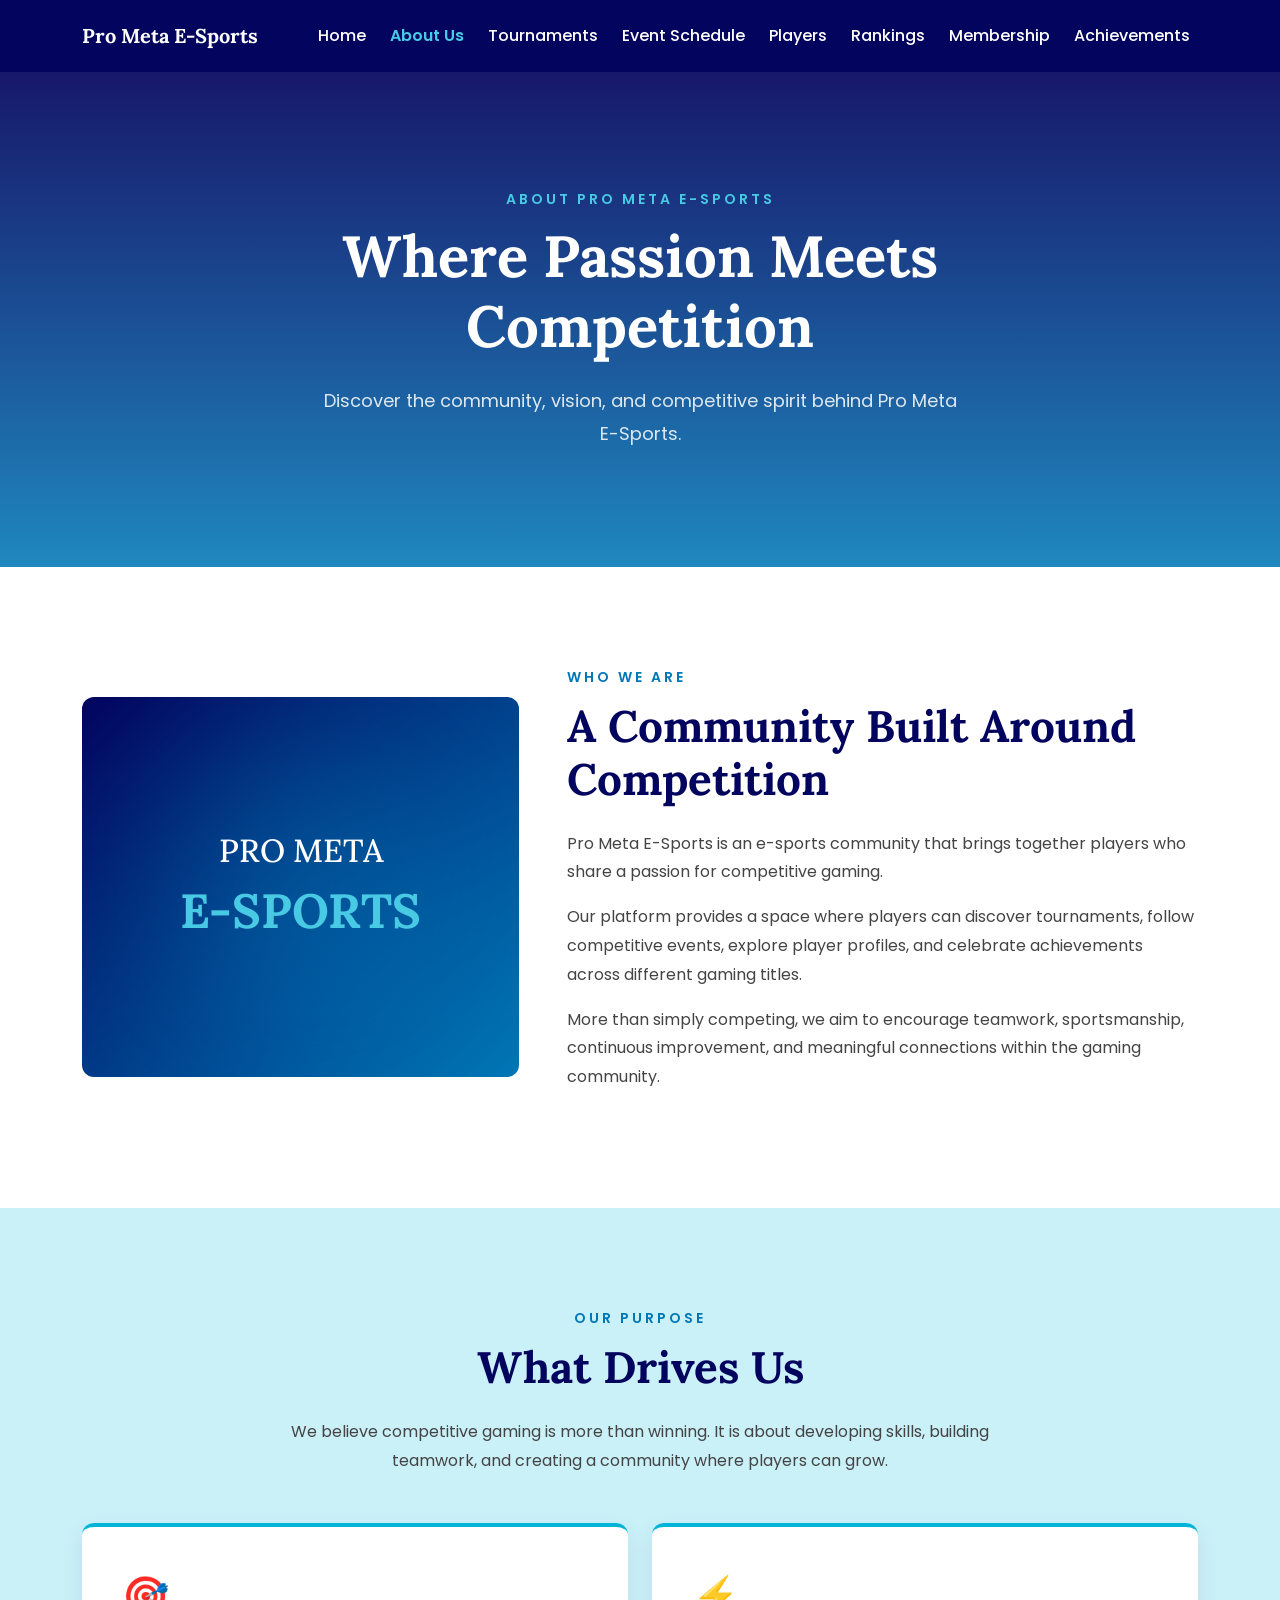
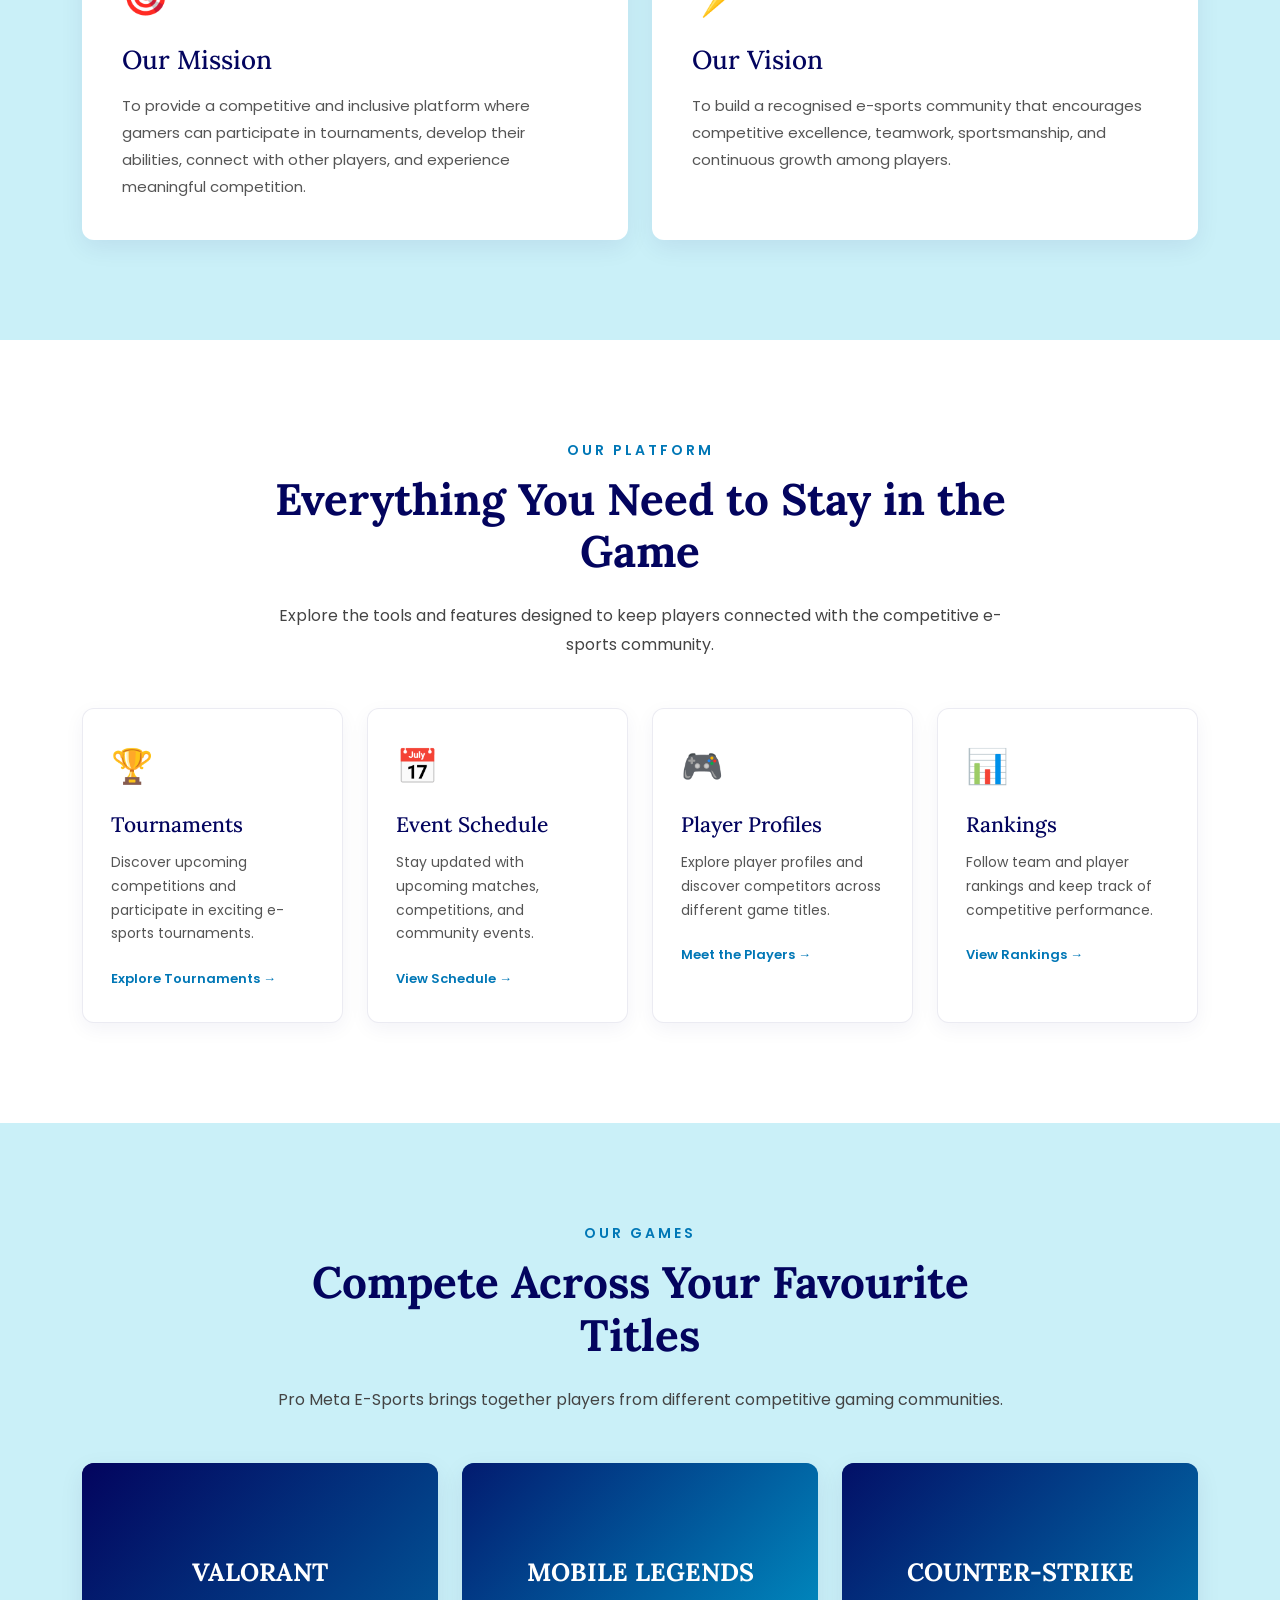
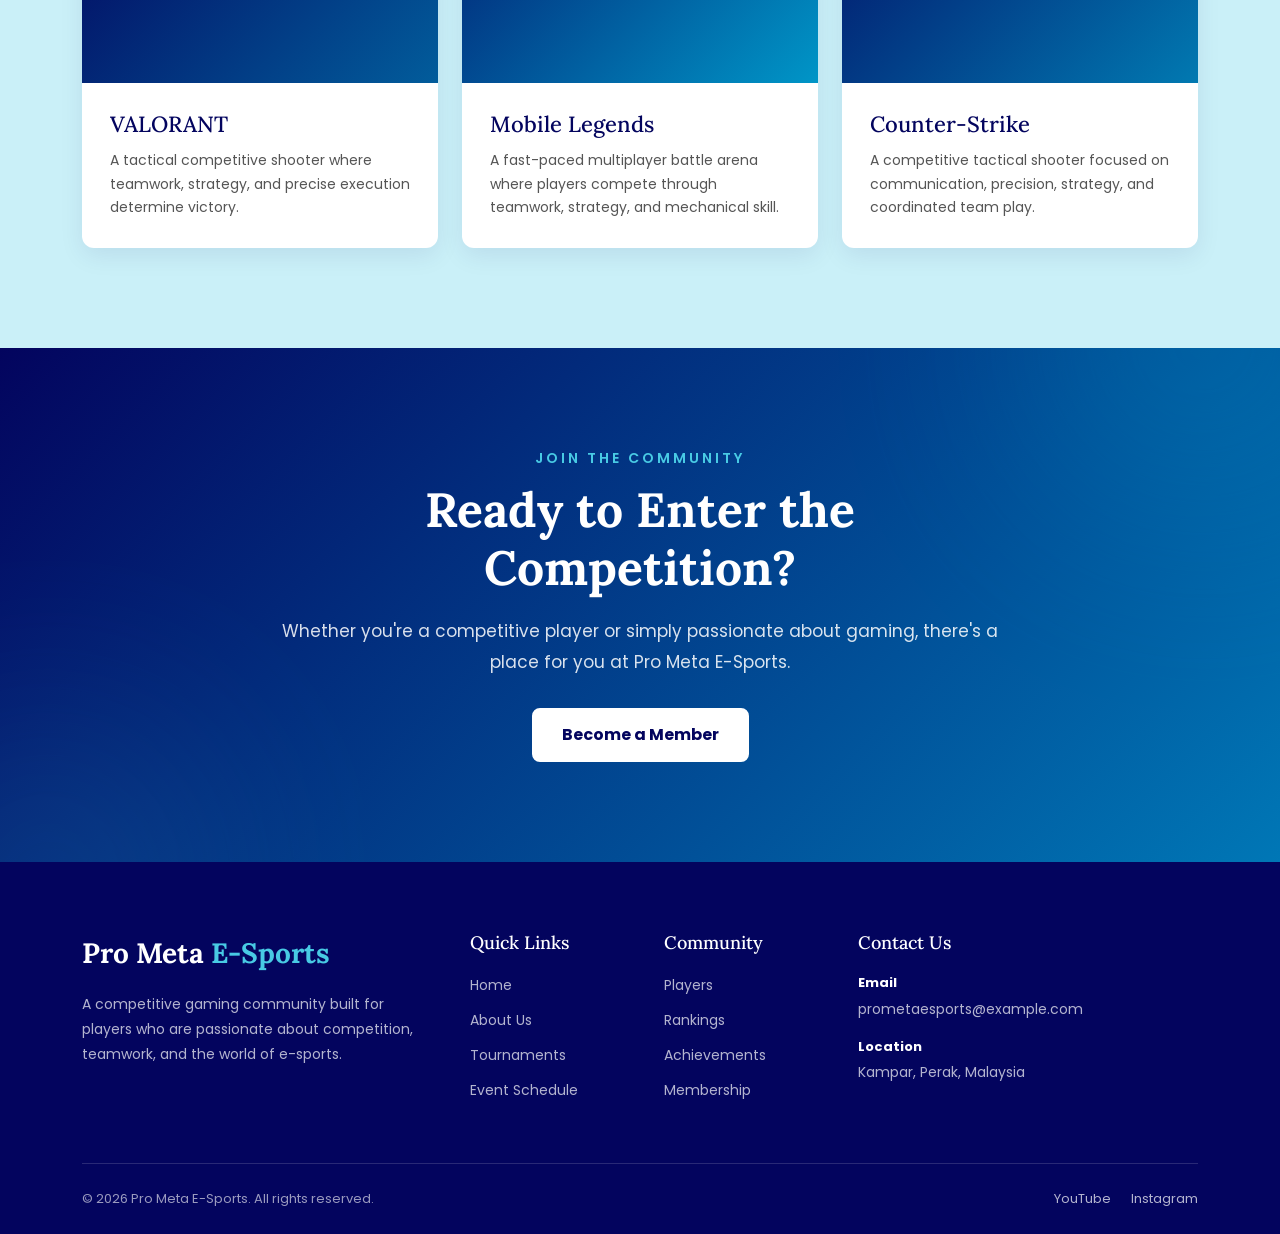
==== about.html @ 8af10fbf "Completed backbone for about" ====
<!DOCTYPE html>
<html lang="en">

<head>

    <meta charset="UTF-8">

    <meta name="viewport" content="width=device-width, initial-scale=1.0">

    <meta name="description"
        content="Learn more about Pro Meta E-Sports, our mission, vision, and competitive gaming community.">

    <title>About Us | Pro Meta E-Sports</title>

    <!-- Bootstrap CSS -->
    <link href="https://cdn.jsdelivr.net/npm/bootstrap@5.3.3/dist/css/bootstrap.min.css" rel="stylesheet">

    <!-- Google Fonts -->
    <link rel="preconnect" href="https://fonts.googleapis.com">
    <link rel="preconnect" href="https://fonts.gstatic.com" crossorigin>

    <link
        href="https://fonts.googleapis.com/css2?family=Lora:wght@400;500;600;700&family=Poppins:wght@300;400;500;600;700&display=swap"
        rel="stylesheet">

    <!-- Custom CSS -->
    <link rel="stylesheet" href="css/style.css">

</head>

<body>

    <!-- Navbar -->
    <nav class="navbar navbar-expand-lg site-navbar">

        <div class="container">

            <a class="navbar-brand" href="index.html">
                Pro Meta <span>E-Sports</span>
            </a>

            <button class="navbar-toggler" type="button" data-bs-toggle="collapse" data-bs-target="#mainNavbar"
                aria-controls="mainNavbar" aria-expanded="false" aria-label="Toggle navigation">
                <span class="navbar-toggler-icon"></span>
            </button>

            <div class="collapse navbar-collapse" id="mainNavbar">

                <ul class="navbar-nav ms-auto align-items-lg-center">

                    <li class="nav-item">
                        <a class="nav-link" href="index.html">
                            Home
                        </a>
                    </li>

                    <li class="nav-item">
                        <a class="nav-link active" href="about.html">
                            About Us
                        </a>
                    </li>

                    <li class="nav-item">
                        <a class="nav-link" href="tournaments.html">
                            Tournaments
                        </a>
                    </li>

                    <li class="nav-item">
                        <a class="nav-link" href="schedule.html">
                            Event Schedule
                        </a>
                    </li>

                    <li class="nav-item">
                        <a class="nav-link" href="players.html">
                            Players
                        </a>
                    </li>

                    <li class="nav-item">
                        <a class="nav-link" href="ranking.html">
                            Rankings
                        </a>
                    </li>

                    <li class="nav-item">
                        <a class="nav-link" href="membership.html">
                            Membership
                        </a>
                    </li>

                    <li class="nav-item">
                        <a class="nav-link" href="achievement.html">
                            Achievements
                        </a>
                    </li>

                </ul>

            </div>

        </div>

    </nav>


    <!-- Main Content -->
    <main>

        <!-- About Hero -->
        <section class="about-hero">

            <div class="container">

                <div class="about-hero-content text-center">

                    <p class="section-label">
                        ABOUT PRO META E-SPORTS
                    </p>

                    <h1>
                        Where Passion Meets Competition
                    </h1>

                    <p>
                        Discover the community, vision, and competitive spirit
                        behind Pro Meta E-Sports.
                    </p>

                </div>

            </div>

        </section>

        <!-- Who We Are -->
        <section class="who-we-are">

            <div class="container">

                <div class="row align-items-center g-5">

                    <!-- Visual -->
                    <div class="col-lg-5">

                        <div class="about-brand-visual">

                            <span>
                                PRO META
                            </span>

                            <strong>
                                E-SPORTS
                            </strong>

                        </div>

                    </div>


                    <!-- Content -->
                    <div class="col-lg-7">

                        <p class="section-label">
                            WHO WE ARE
                        </p>

                        <h2 class="section-title">
                            A Community Built Around Competition
                        </h2>

                        <p class="section-description">
                            Pro Meta E-Sports is an e-sports community that
                            brings together players who share a passion for
                            competitive gaming.
                        </p>

                        <p class="section-description">
                            Our platform provides a space where players can
                            discover tournaments, follow competitive events,
                            explore player profiles, and celebrate achievements
                            across different gaming titles.
                        </p>

                        <p class="section-description">
                            More than simply competing, we aim to encourage
                            teamwork, sportsmanship, continuous improvement,
                            and meaningful connections within the gaming
                            community.
                        </p>

                    </div>

                </div>

            </div>

        </section>

        <!-- Mission & Vision -->
        <section class="mission-section">

            <div class="container">

                <!-- Section Heading -->
                <div class="section-heading text-center">

                    <p class="section-label">
                        OUR PURPOSE
                    </p>

                    <h2 class="section-title">
                        What Drives Us
                    </h2>

                    <p class="section-description mx-auto">
                        We believe competitive gaming is more than winning.
                        It is about developing skills, building teamwork,
                        and creating a community where players can grow.
                    </p>

                </div>


                <!-- Mission & Vision Cards -->
                <div class="row g-4 mt-4">

                    <!-- Mission -->
                    <div class="col-md-6">

                        <div class="purpose-card">

                            <div class="purpose-icon">
                                🎯
                            </div>

                            <h3>
                                Our Mission
                            </h3>

                            <p>
                                To provide a competitive and inclusive platform
                                where gamers can participate in tournaments,
                                develop their abilities, connect with other
                                players, and experience meaningful competition.
                            </p>

                        </div>

                    </div>


                    <!-- Vision -->
                    <div class="col-md-6">

                        <div class="purpose-card">

                            <div class="purpose-icon">
                                ⚡
                            </div>

                            <h3>
                                Our Vision
                            </h3>

                            <p>
                                To build a recognised e-sports community that
                                encourages competitive excellence, teamwork,
                                sportsmanship, and continuous growth among
                                players.
                            </p>

                        </div>

                    </div>

                </div>

            </div>

        </section>

        <!-- What We Offer -->
        <section class="offer-section">

            <div class="container">

                <div class="section-heading text-center">

                    <p class="section-label">
                        OUR PLATFORM
                    </p>

                    <h2 class="section-title">
                        Everything You Need to Stay in the Game
                    </h2>

                    <p class="section-description mx-auto">
                        Explore the tools and features designed to keep
                        players connected with the competitive e-sports
                        community.
                    </p>

                </div>


                <div class="row g-4 mt-4">

                    <!-- Tournaments -->
                    <div class="col-md-6 col-lg-3">

                        <div class="offer-card">

                            <div class="offer-icon">
                                🏆
                            </div>

                            <h3>
                                Tournaments
                            </h3>

                            <p>
                                Discover upcoming competitions and
                                participate in exciting e-sports tournaments.
                            </p>

                            <a href="tournaments.html">
                                Explore Tournaments →
                            </a>

                        </div>

                    </div>


                    <!-- Events -->
                    <div class="col-md-6 col-lg-3">

                        <div class="offer-card">

                            <div class="offer-icon">
                                📅
                            </div>

                            <h3>
                                Event Schedule
                            </h3>

                            <p>
                                Stay updated with upcoming matches,
                                competitions, and community events.
                            </p>

                            <a href="schedule.html">
                                View Schedule →
                            </a>

                        </div>

                    </div>


                    <!-- Players -->
                    <div class="col-md-6 col-lg-3">

                        <div class="offer-card">

                            <div class="offer-icon">
                                🎮
                            </div>

                            <h3>
                                Player Profiles
                            </h3>

                            <p>
                                Explore player profiles and discover
                                competitors across different game titles.
                            </p>

                            <a href="players.html">
                                Meet the Players →
                            </a>

                        </div>

                    </div>


                    <!-- Rankings -->
                    <div class="col-md-6 col-lg-3">

                        <div class="offer-card">

                            <div class="offer-icon">
                                📊
                            </div>

                            <h3>
                                Rankings
                            </h3>

                            <p>
                                Follow team and player rankings and keep
                                track of competitive performance.
                            </p>

                            <a href="ranking.html">
                                View Rankings →
                            </a>

                        </div>

                    </div>

                </div>

            </div>

        </section>

        <!-- Our Games -->
        <section class="games-section">

            <div class="container">

                <div class="section-heading text-center">

                    <p class="section-label">
                        OUR GAMES
                    </p>

                    <h2 class="section-title">
                        Compete Across Your Favourite Titles
                    </h2>

                    <p class="section-description mx-auto">
                        Pro Meta E-Sports brings together players from
                        different competitive gaming communities.
                    </p>

                </div>


                <div class="row g-4 mt-4">

                    <!-- VALORANT -->
                    <div class="col-md-4">

                        <div class="game-card">

                            <div class="game-card-image valorant-bg">

                                <span>
                                    VALORANT
                                </span>

                            </div>

                            <div class="game-card-content">

                                <h3>
                                    VALORANT
                                </h3>

                                <p>
                                    A tactical competitive shooter where
                                    teamwork, strategy, and precise execution
                                    determine victory.
                                </p>

                            </div>

                        </div>

                    </div>


                    <!-- Mobile Legends -->
                    <div class="col-md-4">

                        <div class="game-card">

                            <div class="game-card-image ml-bg">

                                <span>
                                    MOBILE LEGENDS
                                </span>

                            </div>

                            <div class="game-card-content">

                                <h3>
                                    Mobile Legends
                                </h3>

                                <p>
                                    A fast-paced multiplayer battle arena
                                    where players compete through teamwork,
                                    strategy, and mechanical skill.
                                </p>

                            </div>

                        </div>

                    </div>


                    <!-- Counter-Strike -->
                    <div class="col-md-4">

                        <div class="game-card">

                            <div class="game-card-image cs-bg">

                                <span>
                                    COUNTER-STRIKE
                                </span>

                            </div>

                            <div class="game-card-content">

                                <h3>
                                    Counter-Strike
                                </h3>

                                <p>
                                    A competitive tactical shooter focused
                                    on communication, precision, strategy,
                                    and coordinated team play.
                                </p>

                            </div>

                        </div>

                    </div>

                </div>

            </div>

        </section>

        <!-- Call To Action -->
        <section class="about-cta">

            <div class="container">

                <div class="about-cta-content text-center">

                    <p class="section-label">
                        JOIN THE COMMUNITY
                    </p>

                    <h2>
                        Ready to Enter the Competition?
                    </h2>

                    <p>
                        Whether you're a competitive player or simply
                        passionate about gaming, there's a place for you
                        at Pro Meta E-Sports.
                    </p>

                    <a href="membership.html" class="btn btn-cta">
                        Become a Member
                    </a>

                </div>

            </div>

        </section>

    </main>


    <!-- Footer -->
    <footer class="site-footer">

        <div class="container">

            <div class="row g-5">

                <div class="col-lg-4">

                    <a href="index.html" class="footer-brand">
                        Pro Meta <span>E-Sports</span>
                    </a>

                    <p class="footer-description">
                        A competitive gaming community built for players
                        who are passionate about competition, teamwork,
                        and the world of e-sports.
                    </p>

                </div>


                <div class="col-sm-6 col-lg-2">

                    <h3 class="footer-title">
                        Quick Links
                    </h3>

                    <ul class="footer-links">

                        <li>
                            <a href="index.html">Home</a>
                        </li>

                        <li>
                            <a href="about.html">About Us</a>
                        </li>

                        <li>
                            <a href="tournaments.html">Tournaments</a>
                        </li>

                        <li>
                            <a href="schedule.html">Event Schedule</a>
                        </li>

                    </ul>

                </div>


                <div class="col-sm-6 col-lg-2">

                    <h3 class="footer-title">
                        Community
                    </h3>

                    <ul class="footer-links">

                        <li>
                            <a href="players.html">Players</a>
                        </li>

                        <li>
                            <a href="ranking.html">Rankings</a>
                        </li>

                        <li>
                            <a href="achievement.html">Achievements</a>
                        </li>

                        <li>
                            <a href="membership.html">Membership</a>
                        </li>

                    </ul>

                </div>


                <div class="col-lg-4">

                    <h3 class="footer-title">
                        Contact Us
                    </h3>

                    <ul class="footer-contact">

                        <li>
                            <strong>Email</strong>

                            <a href="mailto:prometaesports@example.com">
                                prometaesports@example.com
                            </a>
                        </li>

                        <li>
                            <strong>Location</strong>

                            <span>
                                Kampar, Perak, Malaysia
                            </span>
                        </li>

                    </ul>

                </div>

            </div>


            <div class="footer-bottom">

                <p>
                    © 2026 Pro Meta E-Sports. All rights reserved.
                </p>

                <div class="footer-social">

                    <a href="#" aria-label="YouTube">
                        YouTube
                    </a>

                    <a href="#" aria-label="Instagram">
                        Instagram
                    </a>

                </div>

            </div>

        </div>

    </footer>


    <!-- Bootstrap JS -->
    <script src="https://cdn.jsdelivr.net/npm/bootstrap@5.3.3/dist/js/bootstrap.bundle.min.js">
    </script>

</body>

</html>
---- css/style.css ----
:root {
    /* Brand Colours */
    --primary: #03045E;
    --secondary: #0077B6;
    --deep-blue: #023E8A;
    --accent: #00B4D8;
    --accent-light: #48CAE4;
    --background-light: #CAF0F8;

    /* Text */
    --text-dark: #03045E;
    --text-light: #FFFFFF;

    /* UI */
    --radius-md: 12px;
    --radius-sm: 8px;

    /* Spacing */
    --space-sm: 8px;
    --space-md: 16px;
    --space-lg: 32px;
}

body {
    margin: 0;
    font-family: "Poppins", sans-serif;
    color: var(--text-dark);
}

h1,
h2,
h3,
h4,
h5,
h6 {
    font-family: "Lora", serif;
}

/* =========================
   NAVBAR
   ========================= */

.navbar {
    background-color: var(--primary);
    padding: 16px 0;
}

.navbar-brand {
    font-family: "Lora", serif;
    font-weight: 700;
    color: var(--text-light);
}

.navbar-brand:hover {
    color: var(--accent-light);
}

.navbar .nav-link {
    color: var(--text-light);
    font-weight: 500;
    margin-left: 8px;
    transition: color 0.3s ease;
}

.nav-link:hover {
    color: var(--accent-light);
}

.navbar .nav-link.active {
    color: var(--accent-light);
    font-weight: 600;
}


/* =========================
   FOOTER
   ========================= */

.site-footer {
    background-color: var(--primary);
    color: #ffffff;
    padding: 70px 0 25px;
}

.footer-brand {
    display: inline-block;
    color: #ffffff;
    font-family: "Lora", serif;
    font-size: 28px;
    font-weight: 700;
    text-decoration: none;
    margin-bottom: 18px;
}

.footer-brand span {
    color: var(--accent-light);
}

.footer-description {
    max-width: 380px;
    color: rgba(255, 255, 255, 0.7);
    font-size: 14px;
    line-height: 1.8;
}

.footer-title {
    color: #ffffff;
    font-family: "Lora", serif;
    font-size: 18px;
    margin-bottom: 20px;
}

.footer-links,
.footer-contact {
    list-style: none;
    padding: 0;
    margin: 0;
}

.footer-links li {
    margin-bottom: 11px;
}

.footer-links a {
    color: rgba(255, 255, 255, 0.7);
    text-decoration: none;
    font-size: 14px;
    transition: color 0.3s ease;
}

.footer-links a:hover {
    color: var(--accent-light);
}

.footer-contact li {
    margin-bottom: 16px;
}

.footer-contact strong {
    display: block;
    color: #ffffff;
    font-size: 13px;
    margin-bottom: 4px;
}

.footer-contact a,
.footer-contact span {
    color: rgba(255, 255, 255, 0.7);
    text-decoration: none;
    font-size: 14px;
}

.footer-contact a:hover {
    color: var(--accent-light);
}

.footer-bottom {
    display: flex;
    justify-content: space-between;
    align-items: center;
    gap: 20px;
    margin-top: 50px;
    padding-top: 25px;
    border-top: 1px solid rgba(255, 255, 255, 0.15);
}

.footer-bottom p {
    margin: 0;
    color: rgba(255, 255, 255, 0.6);
    font-size: 13px;
}

.footer-social {
    display: flex;
    gap: 20px;
}

.footer-social a {
    color: rgba(255, 255, 255, 0.7);
    text-decoration: none;
    font-size: 13px;
    transition: color 0.3s ease;
}

.footer-social a:hover {
    color: var(--accent-light);
}


/* =========================
   HERO SECTION
   ========================= */

.hero-section {
    min-height: 85vh;
    display: flex;
    align-items: center;
    background: linear-gradient(135deg,
            var(--primary),
            var(--deep-blue));
    color: var(--text-light);
    padding: 80px 0;
    overflow: hidden;
}

.hero-label {
    color: var(--accent-light);
    font-size: 14px;
    font-weight: 600;
    letter-spacing: 3px;
    margin-bottom: 16px;
}

.hero-title {
    font-size: clamp(40px, 6vw, 72px);
    font-weight: 700;
    line-height: 1.1;
    margin-bottom: 24px;
}

.hero-title span {
    color: var(--accent);
}

.hero-description {
    max-width: 600px;
    font-size: 17px;
    line-height: 1.8;
    color: #CAF0F8;
    margin-bottom: 32px;
}

.hero-buttons {
    display: flex;
    gap: 16px;
    flex-wrap: wrap;
}

.btn-primary-custom {
    background-color: var(--accent);
    color: var(--primary);
    border: 2px solid var(--accent);
    border-radius: var(--radius-sm);
    padding: 12px 24px;
    font-weight: 600;
    transition: all 0.3s ease;
}

.btn-primary-custom:hover {
    background-color: var(--accent-light);
    border-color: var(--accent-light);
    color: var(--primary);
    transform: translateY(-2px);
}

.btn-outline-custom {
    background-color: transparent;
    color: var(--text-light);
    border: 2px solid var(--accent);
    border-radius: var(--radius-sm);
    padding: 12px 24px;
    font-weight: 600;
    transition: all 0.3s ease;
}

.btn-outline-custom:hover {
    background-color: var(--accent);
    color: var(--primary);
    transform: translateY(-2px);
}

.hero-visual {
    position: relative;
    min-height: 400px;
    display: flex;
    align-items: center;
    justify-content: center;
}

.hero-glow {
    position: absolute;
    width: 300px;
    height: 300px;
    background-color: var(--accent);
    border-radius: 50%;
    filter: blur(100px);
    opacity: 0.25;
}

.hero-controller {
    position: relative;
    z-index: 1;
    font-size: 150px;
    filter: drop-shadow(0 0 30px rgba(0, 180, 216, 0.5));
}

/* About Preview */

.about-preview {
    padding: 100px 0;
    background-color: #ffffff;
}

.section-label {
    color: var(--secondary);
    font-size: 14px;
    font-weight: 600;
    letter-spacing: 3px;
    margin-bottom: 12px;
}

.section-title {
    color: var(--primary);
    font-size: clamp(30px, 4vw, 44px);
    font-weight: 700;
    margin-bottom: 24px;
}

.section-description {
    color: #444;
    font-size: 16px;
    line-height: 1.8;
    margin-bottom: 16px;
}

.about-visual {
    min-height: 380px;
    background: linear-gradient(135deg,
            var(--primary),
            var(--secondary));
    border-radius: var(--radius-md);
    display: flex;
    align-items: center;
    justify-content: center;
    position: relative;
    overflow: hidden;
}

.about-visual::before {
    content: "";
    position: absolute;
    width: 220px;
    height: 220px;
    background-color: var(--accent);
    border-radius: 50%;
    filter: blur(80px);
    opacity: 0.35;
}

.about-icon {
    position: relative;
    z-index: 1;
    font-size: 120px;
}

.btn-secondary-custom {
    background-color: var(--primary);
    color: var(--text-light);
    border: 2px solid var(--primary);
    border-radius: var(--radius-sm);
    padding: 12px 24px;
    font-weight: 600;
    transition: all 0.3s ease;
}

.btn-secondary-custom:hover {
    background-color: var(--secondary);
    border-color: var(--secondary);
    color: var(--text-light);
    transform: translateY(-2px);
}

/* Featured Games */

.games-section {
    padding: 100px 0;
    background-color: var(--background-light);
}

.section-heading {
    max-width: 750px;
    margin: 0 auto;
}

.game-card {
    height: 100%;
    background-color: #ffffff;
    border-radius: var(--radius-md);
    overflow: hidden;
    box-shadow: 0 8px 25px rgba(3, 4, 94, 0.08);
    transition: transform 0.3s ease, box-shadow 0.3s ease;
}

.game-card:hover {
    transform: translateY(-8px);
    box-shadow: 0 15px 35px rgba(3, 4, 94, 0.15);
}

.game-image {
    width: 100%;
    height: 220px;
    overflow: hidden;
}

.game-image img {
    width: 100%;
    height: 100%;
    object-fit: cover;
    transition: transform 0.4s ease;
}

.game-card:hover .game-image img {
    transform: scale(1.05);
}

.game-content {
    padding: 24px;
}

.game-category {
    display: inline-block;
    color: var(--secondary);
    font-size: 13px;
    font-weight: 600;
    letter-spacing: 1px;
    text-transform: uppercase;
    margin-bottom: 8px;
}

.game-content h3 {
    color: var(--primary);
    font-size: 24px;
    margin-bottom: 12px;
}

.game-content p {
    color: #555;
    font-size: 15px;
    line-height: 1.7;
    margin-bottom: 20px;
}

.game-link {
    color: var(--secondary);
    font-weight: 600;
    text-decoration: none;
    transition: color 0.3s ease;
}

.game-link:hover {
    color: var(--accent);
}

/* Upcoming Tournaments */

.tournaments-section {
    padding: 100px 0;
    background-color: #ffffff;
}

.tournament-card {
    height: 100%;
    border: 1px solid rgba(3, 4, 94, 0.1);
    border-radius: var(--radius-md);
    overflow: hidden;
    background-color: #ffffff;
    box-shadow: 0 8px 25px rgba(3, 4, 94, 0.06);
    transition: transform 0.3s ease, box-shadow 0.3s ease;
}

.tournament-card:hover {
    transform: translateY(-6px);
    box-shadow: 0 15px 35px rgba(3, 4, 94, 0.12);
}

.tournament-header {
    display: flex;
    justify-content: space-between;
    align-items: center;
    padding: 16px 20px;
    background-color: var(--primary);
}

.tournament-game {
    color: var(--accent-light);
    font-size: 13px;
    font-weight: 700;
    letter-spacing: 1px;
}

.tournament-status {
    padding: 5px 10px;
    border-radius: 20px;
    background-color: var(--accent);
    color: var(--primary);
    font-size: 11px;
    font-weight: 700;
}

.tournament-content {
    padding: 24px;
}

.tournament-content h3 {
    color: var(--primary);
    font-size: 22px;
    margin-bottom: 20px;
}

.tournament-info {
    margin-bottom: 24px;
}

.tournament-info p {
    color: #555;
    font-size: 14px;
    margin-bottom: 10px;
}

.btn-tournament {
    width: 100%;
    background-color: var(--secondary);
    color: var(--text-light);
    border: none;
    border-radius: var(--radius-sm);
    padding: 11px 20px;
    font-weight: 600;
    transition: all 0.3s ease;
}

.btn-tournament:hover {
    background-color: var(--primary);
    color: var(--text-light);
}

/* Achievements */

.achievements-section {
    padding: 100px 0;
    background-color: var(--background-light);
}

.achievement-card {
    height: 100%;
    padding: 28px;
    background-color: #ffffff;
    border-radius: var(--radius-md);
    box-shadow: 0 8px 25px rgba(3, 4, 94, 0.07);
    border-left: 4px solid var(--accent);
    transition: transform 0.3s ease, box-shadow 0.3s ease;
}

.achievement-card:hover {
    transform: translateY(-5px);
    box-shadow: 0 15px 30px rgba(3, 4, 94, 0.12);
}

.achievement-icon {
    font-size: 36px;
    margin-bottom: 18px;
}

.achievement-year {
    display: block;
    color: var(--secondary);
    font-size: 11px;
    font-weight: 700;
    letter-spacing: 1.5px;
    margin-bottom: 8px;
}

.achievement-card h3 {
    color: var(--primary);
    font-size: 20px;
    margin-bottom: 10px;
}

.achievement-card p {
    color: #555;
    font-size: 14px;
    line-height: 1.7;
    margin-bottom: 0;
}

/* Membership CTA */

.membership-cta {
    padding: 100px 0;
    background: linear-gradient(135deg,
            var(--primary),
            var(--secondary));
    position: relative;
    overflow: hidden;
}

.membership-cta::before {
    content: "";
    position: absolute;
    width: 350px;
    height: 350px;
    background-color: var(--accent);
    border-radius: 50%;
    filter: blur(100px);
    opacity: 0.2;
    top: -150px;
    right: -100px;
}

.membership-cta::after {
    content: "";
    position: absolute;
    width: 300px;
    height: 300px;
    background-color: var(--accent-light);
    border-radius: 50%;
    filter: blur(120px);
    opacity: 0.15;
    bottom: -150px;
    left: -100px;
}

.membership-cta-content {
    position: relative;
    z-index: 1;
    max-width: 700px;
    margin: 0 auto;
}

.membership-cta .section-label {
    color: var(--accent-light);
}

.membership-cta h2 {
    color: #ffffff;
    font-family: "Lora", serif;
    font-size: clamp(32px, 5vw, 48px);
    font-weight: 700;
    margin-bottom: 20px;
}

.membership-cta p:not(.section-label) {
    color: rgba(255, 255, 255, 0.85);
    font-size: 17px;
    line-height: 1.8;
    margin-bottom: 30px;
}

.btn-cta {
    background-color: #ffffff;
    color: var(--primary);
    border: 2px solid #ffffff;
    border-radius: var(--radius-sm);
    padding: 13px 28px;
    font-weight: 700;
    transition: all 0.3s ease;
}

.btn-cta:hover {
    background-color: var(--accent-light);
    border-color: var(--accent-light);
    color: var(--primary);
    transform: translateY(-3px);
}


/* =========================
   ABOUT PAGE
   ========================= */


/* About Hero */

.about-hero {
    min-height: 55vh;
    display: flex;
    align-items: center;
    background:
        linear-gradient(rgba(3, 4, 94, 0.92),
            rgba(0, 119, 182, 0.88));
    padding: 100px 0;
}

.about-hero-content {
    max-width: 800px;
    margin: 0 auto;
}

.about-hero .section-label {
    color: var(--accent-light);
}

.about-hero h1 {
    color: #ffffff;
    font-family: "Lora", serif;
    font-size: clamp(38px, 6vw, 58px);
    font-weight: 700;
    margin-bottom: 24px;
}

.about-hero p:not(.section-label) {
    color: rgba(255, 255, 255, 0.85);
    font-size: 18px;
    line-height: 1.8;
    max-width: 650px;
    margin: 0 auto;
}


/* Who We Are */

.who-we-are {
    padding: 100px 0;
    background-color: #ffffff;
}

.about-brand-visual {
    min-height: 380px;
    border-radius: var(--radius-md);
    background: linear-gradient(135deg,
            var(--primary),
            var(--secondary));
    display: flex;
    flex-direction: column;
    justify-content: center;
    align-items: center;
    text-align: center;
    padding: 40px;
    position: relative;
    overflow: hidden;
}

.about-brand-visual::before {
    content: "";
    position: absolute;
    width: 250px;
    height: 250px;
    background-color: var(--accent);
    border-radius: 50%;
    filter: blur(90px);
    opacity: 0.25;
}

.about-brand-visual span,
.about-brand-visual strong {
    position: relative;
    z-index: 1;
    color: #ffffff;
    font-family: "Lora", serif;
}

.about-brand-visual span {
    font-size: 32px;
    font-weight: 500;
}

.about-brand-visual strong {
    font-size: 48px;
    color: var(--accent-light);
}


/* Mission & Vision */

.mission-section {
    padding: 100px 0;
    background-color: var(--background-light);
}

.purpose-card {
    height: 100%;
    padding: 40px;
    background-color: #ffffff;
    border-radius: var(--radius-md);
    box-shadow: 0 8px 25px rgba(3, 4, 94, 0.07);
    border-top: 4px solid var(--accent);
    transition: transform 0.3s ease, box-shadow 0.3s ease;
}

.purpose-card:hover {
    transform: translateY(-6px);
    box-shadow: 0 15px 35px rgba(3, 4, 94, 0.12);
}

.purpose-icon {
    font-size: 38px;
    margin-bottom: 20px;
}

.purpose-card h3 {
    color: var(--primary);
    font-family: "Lora", serif;
    font-size: 26px;
    margin-bottom: 16px;
}

.purpose-card p {
    color: #555;
    font-size: 15px;
    line-height: 1.8;
    margin-bottom: 0;
}

/* What We Offer */

.offer-section {
    padding: 100px 0;
    background-color: #ffffff;
}

.offer-card {
    height: 100%;
    padding: 32px 28px;
    background-color: #ffffff;
    border: 1px solid rgba(3, 4, 94, 0.08);
    border-radius: var(--radius-md);
    box-shadow: 0 6px 20px rgba(3, 4, 94, 0.05);
    transition: transform 0.3s ease, box-shadow 0.3s ease;
}

.offer-card:hover {
    transform: translateY(-6px);
    box-shadow: 0 14px 30px rgba(3, 4, 94, 0.1);
}

.offer-icon {
    font-size: 34px;
    margin-bottom: 20px;
}

.offer-card h3 {
    color: var(--primary);
    font-family: "Lora", serif;
    font-size: 21px;
    margin-bottom: 14px;
}

.offer-card p {
    color: #555;
    font-size: 14px;
    line-height: 1.7;
    margin-bottom: 20px;
}

.offer-card a {
    color: var(--secondary);
    font-size: 13px;
    font-weight: 600;
    text-decoration: none;
    transition: color 0.3s ease;
}

.offer-card a:hover {
    color: var(--accent);
}

/* Our Games */

.games-section {
    padding: 100px 0;
    background-color: var(--background-light);
}

.game-card {
    height: 100%;
    overflow: hidden;
    background-color: #ffffff;
    border-radius: var(--radius-md);
    box-shadow: 0 8px 25px rgba(3, 4, 94, 0.08);
    transition: transform 0.3s ease, box-shadow 0.3s ease;
}

.game-card:hover {
    transform: translateY(-8px);
    box-shadow: 0 16px 35px rgba(3, 4, 94, 0.14);
}

.game-card-image {
    height: 220px;
    display: flex;
    justify-content: center;
    align-items: center;
    padding: 30px;
    position: relative;
    overflow: hidden;
}

.game-card-image::before {
    content: "";
    position: absolute;
    inset: 0;
    background: linear-gradient(135deg,
            rgba(3, 4, 94, 0.8),
            rgba(0, 180, 216, 0.5));
}

.game-card-image span {
    position: relative;
    z-index: 1;
    color: #ffffff;
    font-family: "Lora", serif;
    font-size: 25px;
    font-weight: 700;
    text-align: center;
}

.valorant-bg {
    background-color: #03045E;
}

.ml-bg {
    background-color: #0077B6;
}

.cs-bg {
    background-color: #023E8A;
}

.game-card-content {
    padding: 28px;
}

.game-card-content h3 {
    color: var(--primary);
    font-family: "Lora", serif;
    font-size: 22px;
    margin-bottom: 12px;
}

.game-card-content p {
    color: #555;
    font-size: 14px;
    line-height: 1.7;
    margin-bottom: 0;
}

/* About CTA */

.about-cta {
    padding: 100px 0;
    background: linear-gradient(135deg,
            var(--primary),
            var(--secondary));
    position: relative;
    overflow: hidden;
}

.about-cta::before {
    content: "";
    position: absolute;
    width: 350px;
    height: 350px;
    background-color: var(--accent);
    border-radius: 50%;
    filter: blur(110px);
    opacity: 0.2;
    top: -180px;
    right: -100px;
}

.about-cta::after {
    content: "";
    position: absolute;
    width: 300px;
    height: 300px;
    background-color: var(--accent-light);
    border-radius: 50%;
    filter: blur(120px);
    opacity: 0.15;
    bottom: -170px;
    left: -100px;
}

.about-cta-content {
    position: relative;
    z-index: 1;
    max-width: 720px;
    margin: 0 auto;
}

.about-cta .section-label {
    color: var(--accent-light);
}

.about-cta h2 {
    color: #ffffff;
    font-family: "Lora", serif;
    font-size: clamp(32px, 5vw, 48px);
    font-weight: 700;
    margin-bottom: 20px;
}

.about-cta p:not(.section-label) {
    color: rgba(255, 255, 255, 0.85);
    font-size: 17px;
    line-height: 1.8;
    margin-bottom: 30px;
}



@media (max-width: 991px) {

    .hero-section {
        min-height: auto;
        padding: 80px 0;
        text-align: center;
    }

    .hero-description {
        margin-left: auto;
        margin-right: auto;
    }

    .hero-buttons {
        justify-content: center;
    }

    .hero-visual {
        min-height: 280px;
        margin-top: 40px;
    }

    .hero-controller {
        font-size: 110px;
    }

}
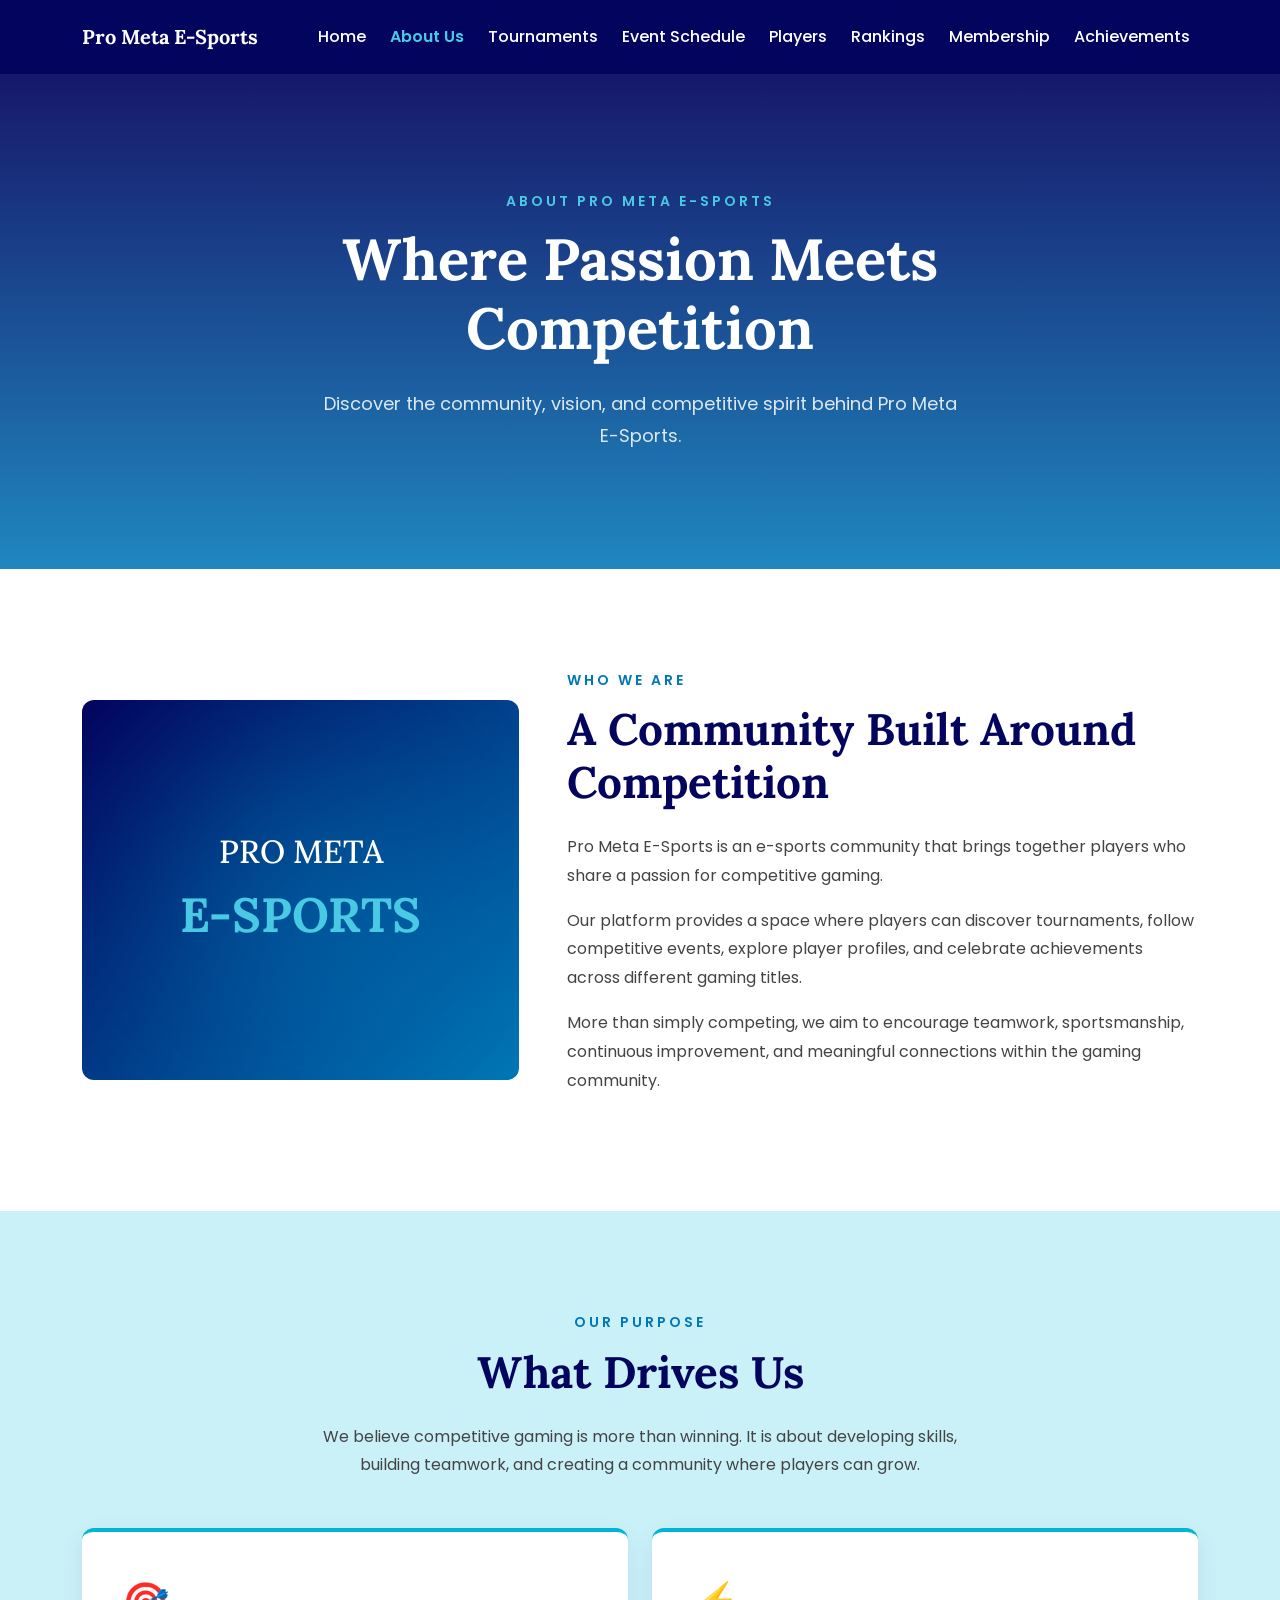
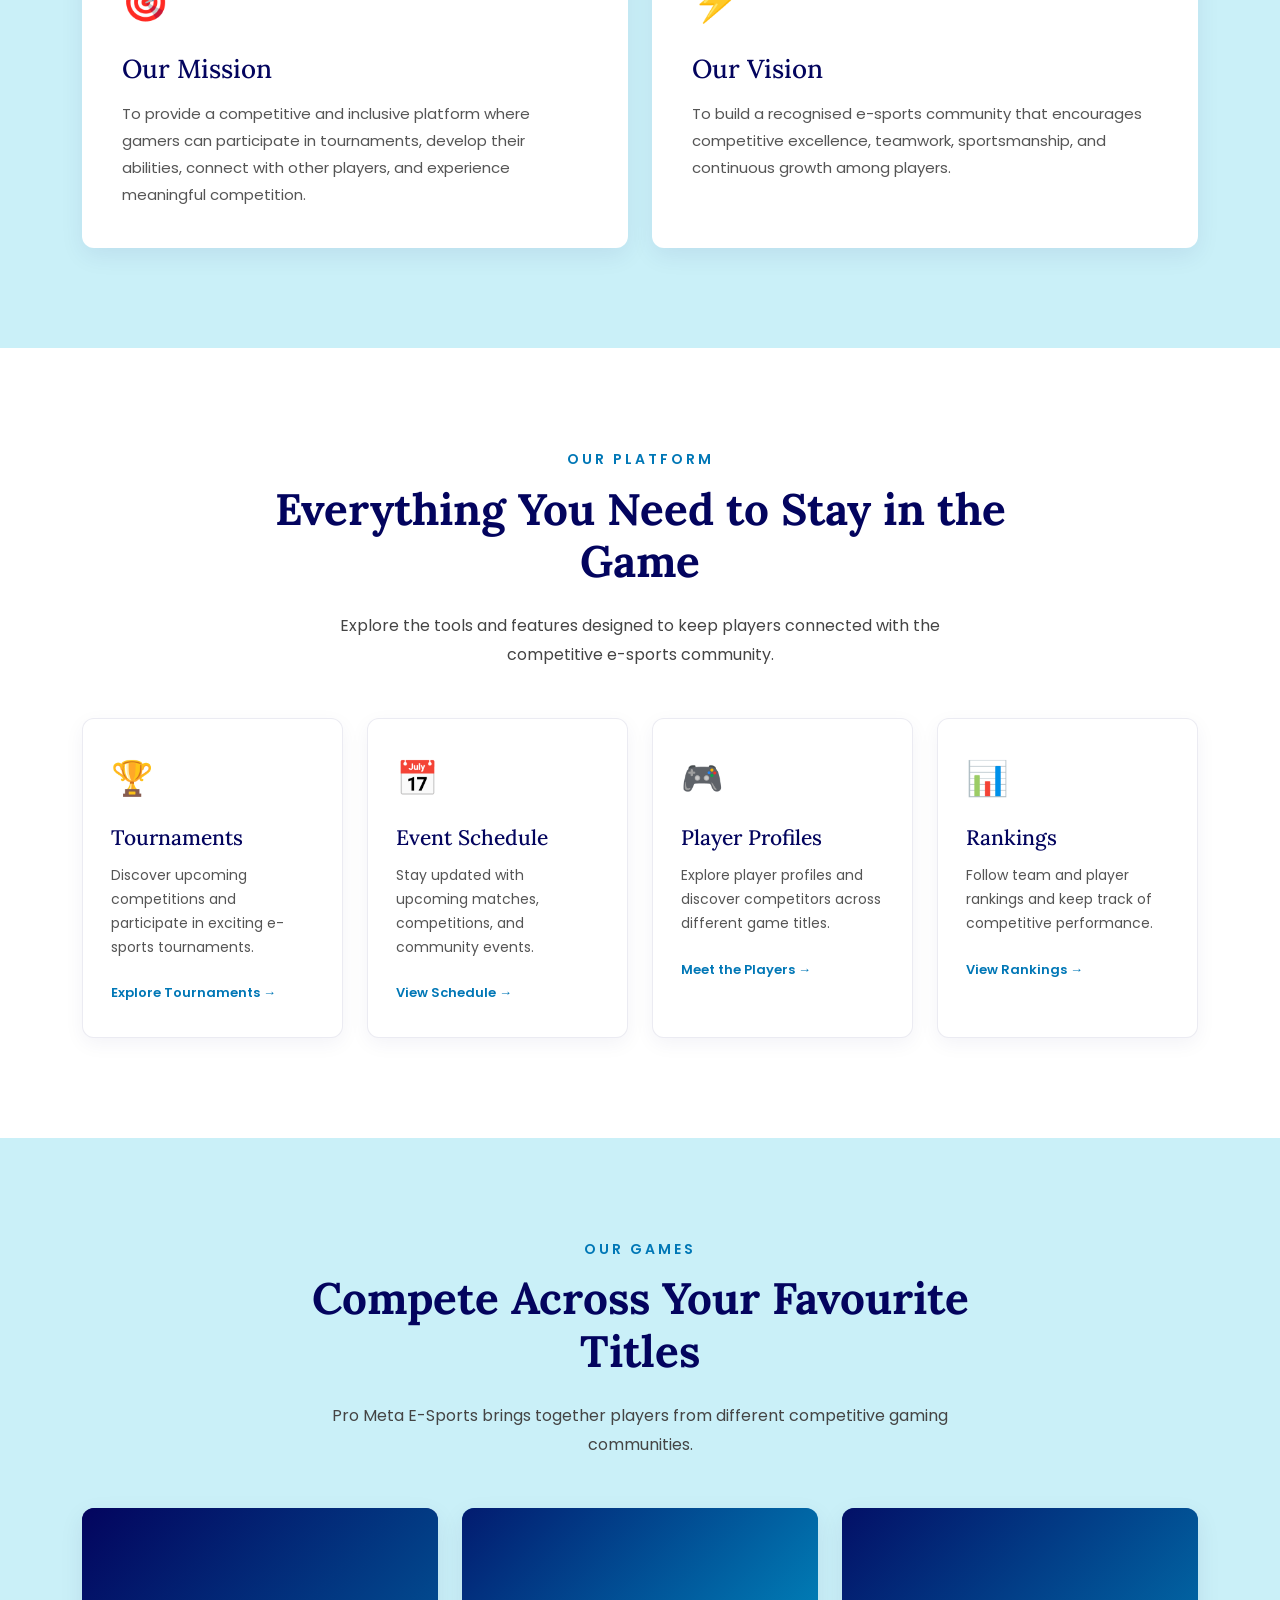
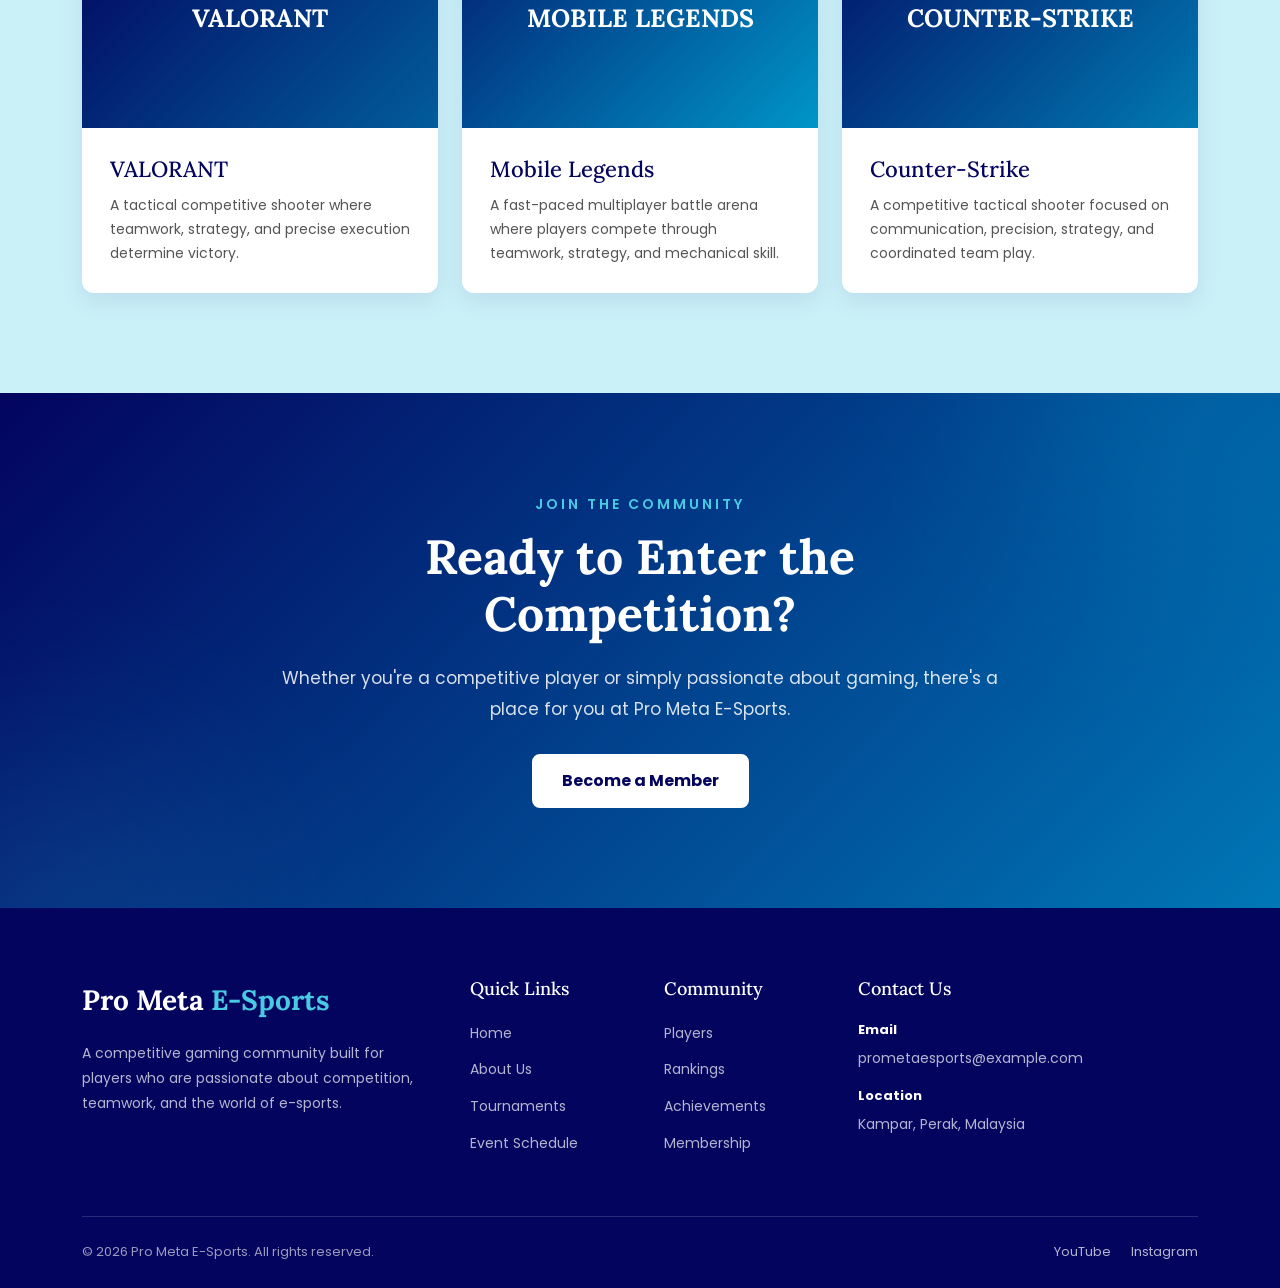
==== commit 1fe48107: "Fixed Formatting Issues" ====
--- a/about.html
+++ b/about.html
@@ -79,7 +79,7 @@
                     </li>
 
                     <li class="nav-item">
-                        <a class="nav-link" href="ranking.html">
+                        <a class="nav-link" href="rankings.html">
                             Rankings
                         </a>
                     </li>
@@ -91,7 +91,7 @@
                     </li>
 
                     <li class="nav-item">
-                        <a class="nav-link" href="achievement.html">
+                        <a class="nav-link" href="achievements.html">
                             Achievements
                         </a>
                     </li>
--- a/css/style.css
+++ b/css/style.css
@@ -1,3 +1,7 @@
+/* =========================
+   GLOBAL VARIABLES
+   ========================= */
+
 :root {
     /* Brand Colours */
     --primary: #03045E;
@@ -5,11 +9,14 @@
     --deep-blue: #023E8A;
     --accent: #00B4D8;
     --accent-light: #48CAE4;
+
+    /* Background */
     --background-light: #CAF0F8;
 
     /* Text */
-    --text-dark: #03045E;
+    --text-dark: #1F2937;
     --text-light: #FFFFFF;
+    --text-muted: #555555;
 
     /* UI */
     --radius-md: 12px;
@@ -19,12 +26,27 @@
     --space-sm: 8px;
     --space-md: 16px;
     --space-lg: 32px;
+    --section-padding: 100px;
+
+    /* Animation */
+    --transition: 0.3s ease;
+}
+
+
+/* =========================
+   GLOBAL
+   ========================= */
+
+html {
+    scroll-behavior: smooth;
 }
 
 body {
     margin: 0;
     font-family: "Poppins", sans-serif;
     color: var(--text-dark);
+    background-color: #ffffff;
+    line-height: 1.6;
 }
 
 h1,
@@ -34,6 +56,48 @@
 h5,
 h6 {
     font-family: "Lora", serif;
+}
+
+img {
+    max-width: 100%;
+    height: auto;
+}
+
+a {
+    transition: var(--transition);
+}
+
+/* =========================
+   SHARED SECTION STYLES
+   ========================= */
+
+.section-heading {
+    margin-bottom: 20px;
+}
+
+.section-label {
+    color: var(--secondary);
+    font-family: "Poppins", sans-serif;
+    font-size: 13px;
+    font-weight: 700;
+    letter-spacing: 2px;
+    text-transform: uppercase;
+    margin-bottom: 12px;
+}
+
+.section-title {
+    color: var(--primary);
+    font-family: "Lora", serif;
+    font-size: clamp(30px, 4vw, 42px);
+    font-weight: 700;
+    margin-bottom: 18px;
+}
+
+.section-description {
+    color: var(--text-muted);
+    max-width: 650px;
+    font-size: 15px;
+    line-height: 1.8;
 }
 
 /* =========================
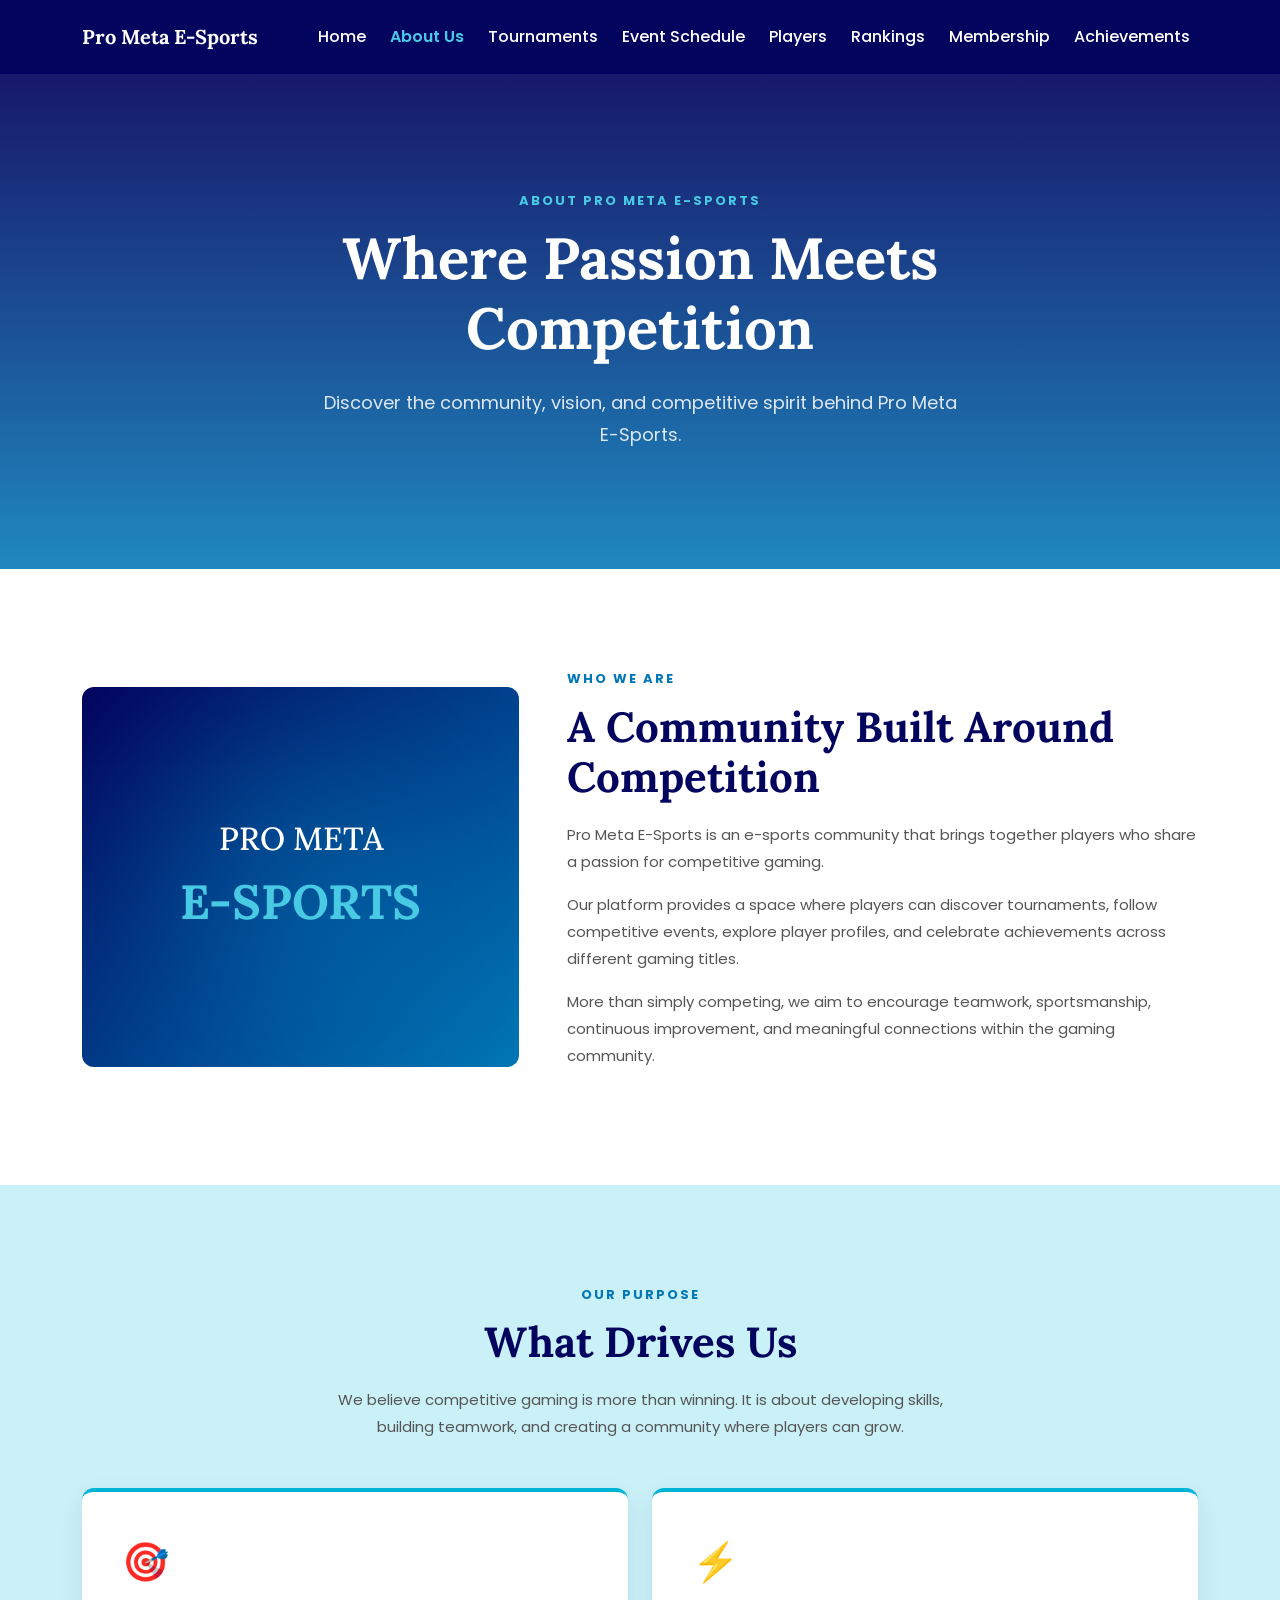
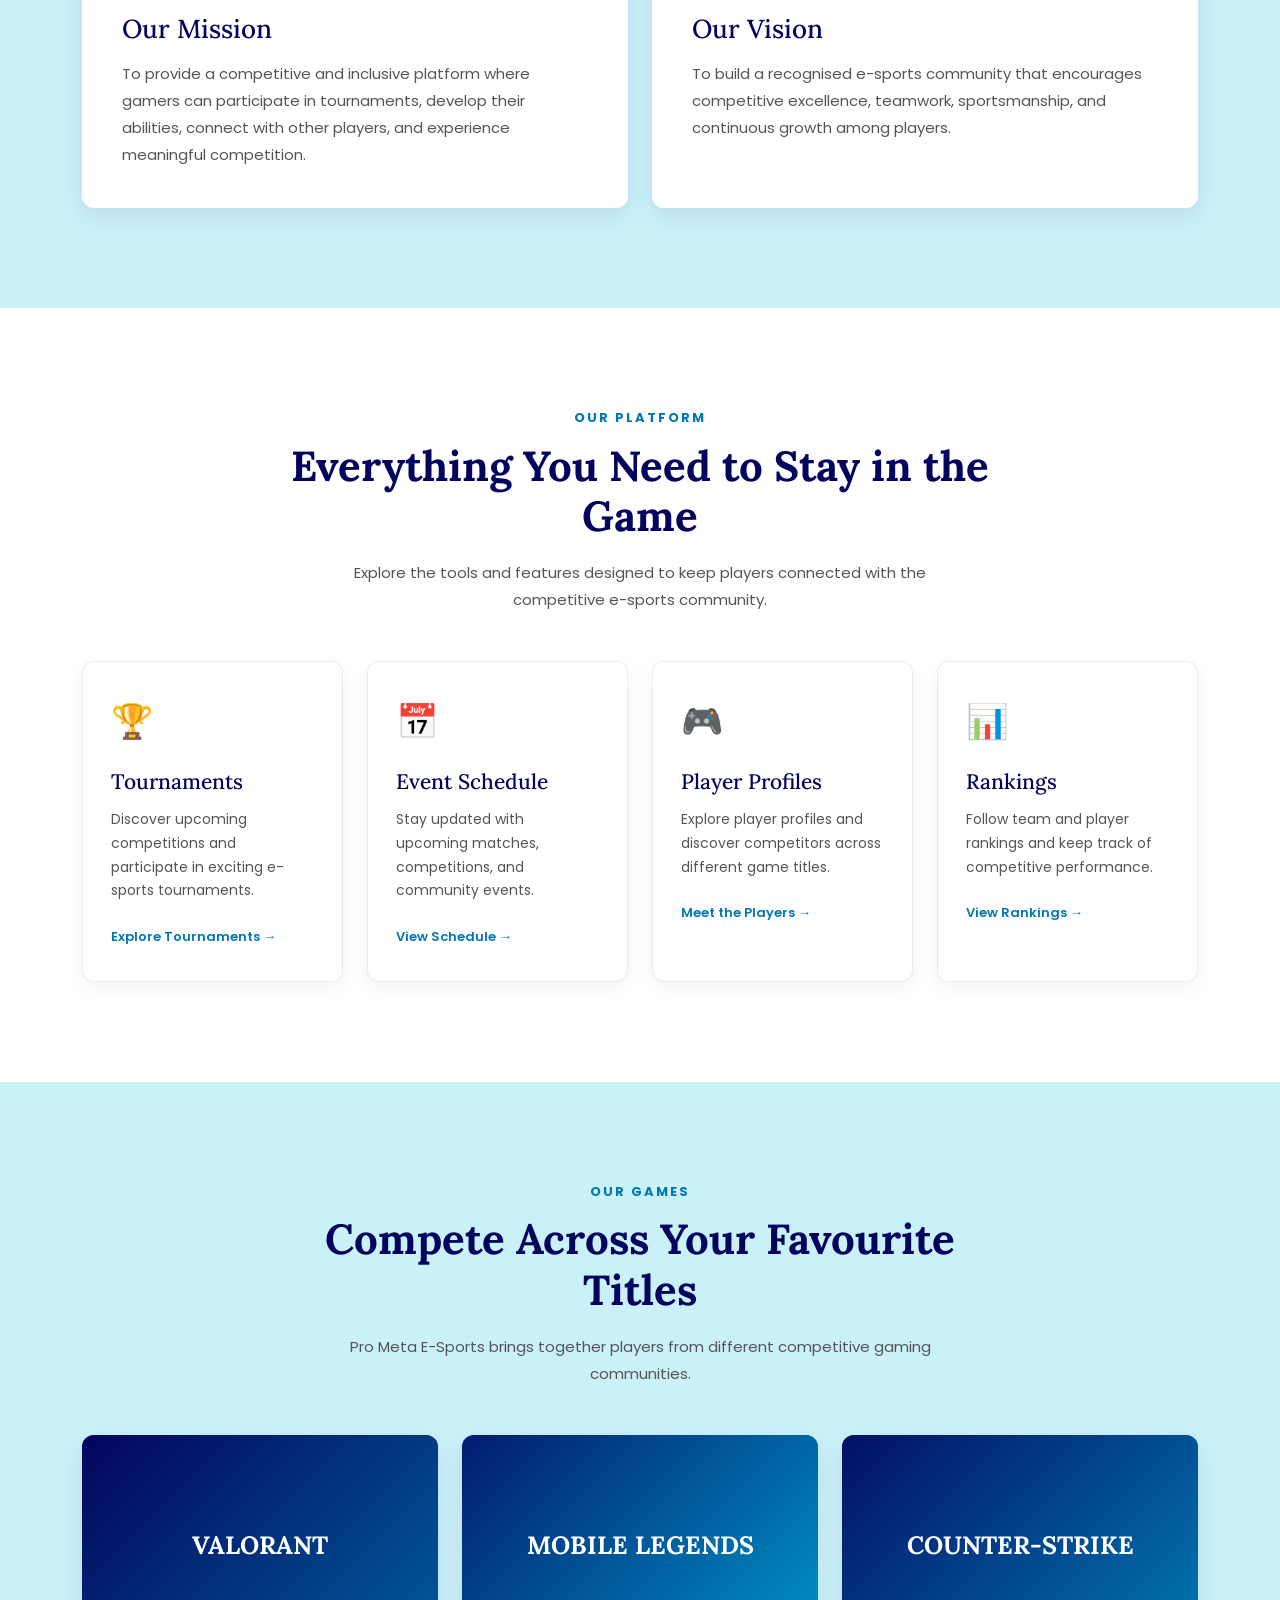
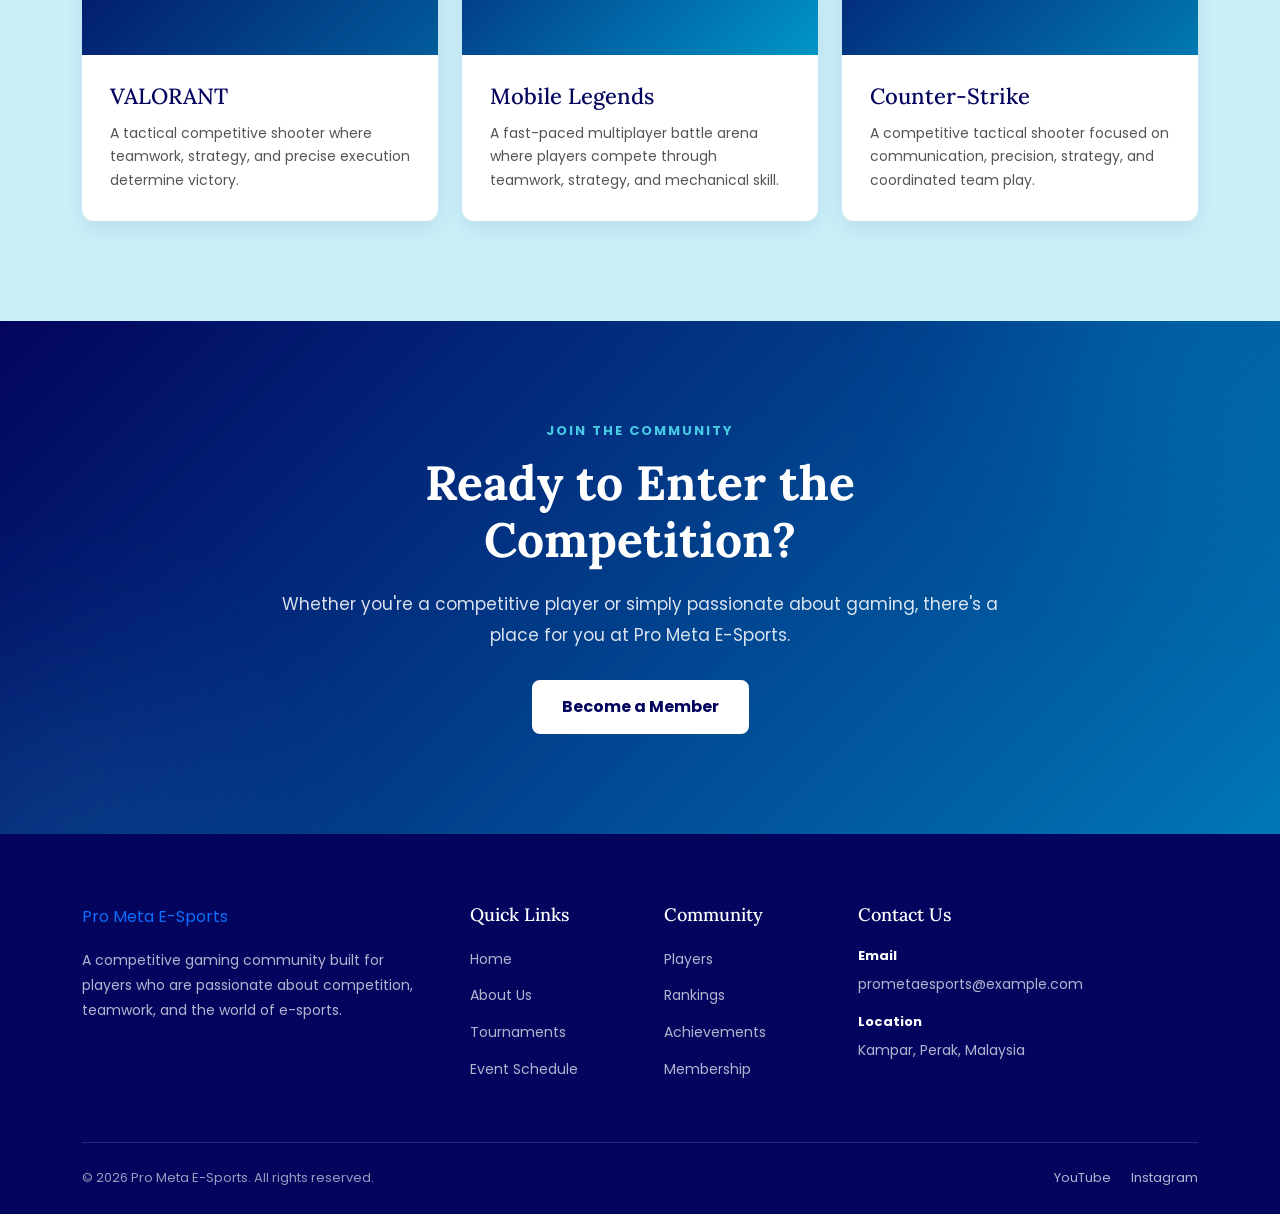
==== commit 6479f5e9: "Update branding and footer logo" ====
--- a/about.html
+++ b/about.html
@@ -13,7 +13,7 @@
     <title>About Us | Pro Meta E-Sports</title>
 
     <!-- Bootstrap CSS -->
-    <link href="https://cdn.jsdelivr.net/npm/bootstrap@5.3.3/dist/css/bootstrap.min.css" rel="stylesheet">
+    <link href="https://cdn.jsdelivr.net/npm/bootstrap@5.3.8/dist/css/bootstrap.min.css" rel="stylesheet">
 
     <!-- Google Fonts -->
     <link rel="preconnect" href="https://fonts.googleapis.com">
@@ -406,7 +406,7 @@
                                 track of competitive performance.
                             </p>
 
-                            <a href="ranking.html">
+                            <a href="rankings.html">
                                 View Rankings →
                             </a>
 
@@ -644,11 +644,11 @@
                         </li>
 
                         <li>
-                            <a href="ranking.html">Rankings</a>
-                        </li>
-
-                        <li>
-                            <a href="achievement.html">Achievements</a>
+                            <a href="rankings.html">Rankings</a>
+                        </li>
+
+                        <li>
+                            <a href="achievements.html">Achievements</a>
                         </li>
 
                         <li>
@@ -717,7 +717,7 @@
 
 
     <!-- Bootstrap JS -->
-    <script src="https://cdn.jsdelivr.net/npm/bootstrap@5.3.3/dist/js/bootstrap.bundle.min.js">
+    <script src="https://cdn.jsdelivr.net/npm/bootstrap@5.3.8/dist/js/bootstrap.bundle.min.js">
     </script>
 
 </body>
--- a/css/style.css
+++ b/css/style.css
@@ -10,6 +10,11 @@
     --accent: #00B4D8;
     --accent-light: #48CAE4;
 
+    /* Shadows */
+    --shadow-sm: 0 6px 20px rgba(3, 4, 94, 0.05);
+    --shadow-md: 0 8px 25px rgba(3, 4, 94, 0.08);
+    --shadow-lg: 0 15px 35px rgba(3, 4, 94, 0.12);
+
     /* Background */
     --background-light: #CAF0F8;
 
@@ -32,6 +37,15 @@
     --transition: 0.3s ease;
 }
 
+/* ===========================
+   RESET
+=========================== */
+
+* {
+    margin: 0;
+    padding: 0;
+    box-sizing: border-box;
+}
 
 /* =========================
    GLOBAL
@@ -39,10 +53,15 @@
 
 html {
     scroll-behavior: smooth;
+    width: 100%;
+    overflow-x: hidden;
 }
 
 body {
     margin: 0;
+    width: 100%;
+    max-width: 100%;
+    overflow-x: hidden;
     font-family: "Poppins", sans-serif;
     color: var(--text-dark);
     background-color: #ffffff;
@@ -64,7 +83,7 @@
 }
 
 a {
-    transition: var(--transition);
+    transition: color var(--transition);
 }
 
 /* =========================
@@ -72,7 +91,8 @@
    ========================= */
 
 .section-heading {
-    margin-bottom: 20px;
+    max-width: 750px;
+    margin: 0 auto 20px;
 }
 
 .section-label {
@@ -100,13 +120,14 @@
     line-height: 1.8;
 }
 
+
 /* =========================
    NAVBAR
    ========================= */
 
-.navbar {
+.site-navbar {
     background-color: var(--primary);
-    padding: 16px 0;
+    padding: var(--space-md) 0;
 }
 
 .navbar-brand {
@@ -119,14 +140,19 @@
     color: var(--accent-light);
 }
 
+.navbar-brand img {
+    height: 55px;
+    width: auto;
+    display: block;
+}
+
 .navbar .nav-link {
     color: var(--text-light);
     font-weight: 500;
     margin-left: 8px;
-    transition: color 0.3s ease;
-}
-
-.nav-link:hover {
+}
+
+.navbar .nav-link:hover {
     color: var(--accent-light);
 }
 
@@ -135,6 +161,357 @@
     font-weight: 600;
 }
 
+
+/* =========================
+   BUTTONS
+   ========================= */
+
+.btn-primary-custom,
+.btn-outline-custom,
+.btn-secondary-custom,
+.btn-tournament,
+.btn-cta {
+    font-weight: 600;
+    border-radius: var(--radius-sm);
+    transition: var(--transition);
+    text-decoration: none;
+    display: inline-block;
+    cursor: pointer;
+}
+
+/* Primary Button */
+.btn-primary-custom {
+    background-color: var(--accent);
+    color: var(--primary);
+    border: 2px solid var(--accent);
+    padding: 12px 24px;
+}
+
+.btn-primary-custom:hover {
+    background-color: var(--accent-light);
+    border-color: var(--accent-light);
+    color: var(--primary);
+    transform: translateY(-2px);
+}
+
+/* Outline Button */
+.btn-outline-custom {
+    background-color: transparent;
+    color: var(--text-light);
+    border: 2px solid var(--accent);
+    padding: 12px 24px;
+}
+
+.btn-outline-custom:hover {
+    background-color: var(--accent);
+    color: var(--primary);
+    transform: translateY(-2px);
+}
+
+/* Secondary Button */
+.btn-secondary-custom {
+    background-color: var(--primary);
+    color: var(--text-light);
+    border: 2px solid var(--primary);
+    padding: 12px 24px;
+}
+
+.btn-secondary-custom:hover {
+    background-color: var(--secondary);
+    border-color: var(--secondary);
+    color: var(--text-light);
+    transform: translateY(-2px);
+}
+
+/* Tournament Button */
+.btn-tournament {
+    width: 100%;
+    background-color: var(--secondary);
+    color: var(--text-light);
+    border: 2px solid var(--secondary);
+    padding: 11px 20px;
+}
+
+.btn-tournament:hover {
+    background-color: var(--primary);
+    border-color: var(--primary);
+    color: var(--text-light);
+    transform: translateY(-2px);
+}
+
+/* CTA Button */
+.btn-cta {
+    background-color: #ffffff;
+    color: var(--primary);
+    border: 2px solid #ffffff;
+    padding: 13px 28px;
+    font-weight: 700;
+}
+
+.btn-cta:hover {
+    background-color: var(--accent-light);
+    border-color: var(--accent-light);
+    color: var(--primary);
+    transform: translateY(-3px);
+}
+
+/* =========================
+   CARDS
+   ========================= */
+
+/* ---------- Base Card ---------- */
+
+.game-card,
+.tournament-card,
+.achievement-card,
+.purpose-card,
+.offer-card {
+    height: 100%;
+    background-color: #ffffff;
+    border-radius: var(--radius-md);
+    transition: var(--transition);
+}
+
+
+/* ---------- Game Card ---------- */
+
+.game-card {
+    overflow: hidden;
+    box-shadow: var(--shadow-md);
+}
+
+.game-card:hover {
+    transform: translateY(-8px);
+    box-shadow: var(--shadow-lg);
+}
+
+.game-image {
+    width: 100%;
+    height: 220px;
+    overflow: hidden;
+}
+
+.game-image img {
+    width: 100%;
+    height: 100%;
+    object-fit: cover;
+    transition: transform 0.4s ease;
+}
+
+.game-card:hover .game-image img {
+    transform: scale(1.05);
+}
+
+.game-content {
+    padding: 24px;
+}
+
+.game-category {
+    display: inline-block;
+    color: var(--secondary);
+    font-size: 13px;
+    font-weight: 600;
+    letter-spacing: 1px;
+    text-transform: uppercase;
+    margin-bottom: var(--space-sm);
+}
+
+.game-content h3 {
+    color: var(--primary);
+    font-size: 24px;
+    margin-bottom: 12px;
+}
+
+.game-content p {
+    color: var(--text-muted);
+    font-size: 15px;
+    line-height: 1.7;
+    margin-bottom: 20px;
+}
+
+.game-link {
+    color: var(--secondary);
+    font-weight: 600;
+    text-decoration: none;
+}
+
+.game-link:hover {
+    color: var(--accent);
+}
+
+
+/* ---------- Tournament Card ---------- */
+
+.tournament-card {
+    border: 1px solid rgba(3, 4, 94, 0.1);
+    overflow: hidden;
+    box-shadow: var(--shadow-sm);
+}
+
+.tournament-card:hover {
+    transform: translateY(-6px);
+    box-shadow: var(--shadow-lg);
+}
+
+.tournament-header {
+    display: flex;
+    justify-content: space-between;
+    align-items: center;
+    padding: 16px 20px;
+    background-color: var(--primary);
+}
+
+.tournament-game {
+    color: var(--accent-light);
+    font-size: 13px;
+    font-weight: 700;
+    letter-spacing: 1px;
+}
+
+.tournament-status {
+    padding: 5px 10px;
+    border-radius: 20px;
+    background-color: var(--accent);
+    color: var(--primary);
+    font-size: 11px;
+    font-weight: 700;
+}
+
+.tournament-content {
+    padding: 24px;
+}
+
+.tournament-content h3 {
+    color: var(--primary);
+    font-size: 22px;
+    margin-bottom: 20px;
+}
+
+.tournament-info {
+    margin-bottom: 24px;
+}
+
+.tournament-info p {
+    color: var(--text-muted);
+    font-size: 14px;
+    margin-bottom: 10px;
+}
+
+
+/* ---------- Achievement Card ---------- */
+
+.achievement-card {
+    padding: 28px;
+    box-shadow: var(--shadow-md);
+    border-left: 4px solid var(--accent);
+}
+
+.achievement-card:hover {
+    transform: translateY(-5px);
+    box-shadow: var(--shadow-lg);
+}
+
+.achievement-icon {
+    font-size: 36px;
+    margin-bottom: 18px;
+}
+
+.achievement-year {
+    display: block;
+    color: var(--secondary);
+    font-size: 11px;
+    font-weight: 700;
+    letter-spacing: 1.5px;
+    margin-bottom: 8px;
+}
+
+.achievement-card h3 {
+    color: var(--primary);
+    font-size: 20px;
+    margin-bottom: 10px;
+}
+
+.achievement-card p {
+    color: var(--text-muted);
+    font-size: 14px;
+    line-height: 1.7;
+    margin-bottom: 0;
+}
+
+
+/* ---------- Purpose Card ---------- */
+
+.purpose-card {
+    padding: 40px;
+    box-shadow: var(--shadow-md);
+    border-top: 4px solid var(--accent);
+}
+
+.purpose-card:hover {
+    transform: translateY(-6px);
+    box-shadow: var(--shadow-lg);
+}
+
+.purpose-icon {
+    font-size: 38px;
+    margin-bottom: 20px;
+}
+
+.purpose-card h3 {
+    color: var(--primary);
+    font-size: 26px;
+    margin-bottom: 16px;
+}
+
+.purpose-card p {
+    color: var(--text-muted);
+    font-size: 15px;
+    line-height: 1.8;
+    margin-bottom: 0;
+}
+
+
+/* ---------- Offer Card ---------- */
+
+.offer-card {
+    padding: 32px 28px;
+    border: 1px solid rgba(3, 4, 94, 0.08);
+    box-shadow: var(--shadow-sm);
+}
+
+.offer-card:hover {
+    transform: translateY(-6px);
+    box-shadow: var(--shadow-lg);
+}
+
+.offer-icon {
+    font-size: 34px;
+    margin-bottom: 20px;
+}
+
+.offer-card h3 {
+    color: var(--primary);
+    font-size: 21px;
+    margin-bottom: 14px;
+}
+
+.offer-card p {
+    color: var(--text-muted);
+    font-size: 14px;
+    line-height: 1.7;
+    margin-bottom: 20px;
+}
+
+.offer-card a {
+    color: var(--secondary);
+    font-size: 13px;
+    font-weight: 600;
+    text-decoration: none;
+}
+
+.offer-card a:hover {
+    color: var(--accent);
+}
 
 /* =========================
    FOOTER
@@ -148,16 +525,20 @@
 
 .footer-brand {
     display: inline-block;
-    color: #ffffff;
-    font-family: "Lora", serif;
-    font-size: 28px;
-    font-weight: 700;
     text-decoration: none;
     margin-bottom: 18px;
 }
 
-.footer-brand span {
-    color: var(--accent-light);
+.footer-brand img {
+    height: 100px;
+    width: auto;
+    display: block;
+    object-fit: contain;
+    transition: transform var(--transition);
+}
+
+.footer-brand:hover img {
+    transform: scale(1.03);
 }
 
 .footer-description {
@@ -296,41 +677,8 @@
 
 .hero-buttons {
     display: flex;
-    gap: 16px;
+    gap: var(--space-md);
     flex-wrap: wrap;
-}
-
-.btn-primary-custom {
-    background-color: var(--accent);
-    color: var(--primary);
-    border: 2px solid var(--accent);
-    border-radius: var(--radius-sm);
-    padding: 12px 24px;
-    font-weight: 600;
-    transition: all 0.3s ease;
-}
-
-.btn-primary-custom:hover {
-    background-color: var(--accent-light);
-    border-color: var(--accent-light);
-    color: var(--primary);
-    transform: translateY(-2px);
-}
-
-.btn-outline-custom {
-    background-color: transparent;
-    color: var(--text-light);
-    border: 2px solid var(--accent);
-    border-radius: var(--radius-sm);
-    padding: 12px 24px;
-    font-weight: 600;
-    transition: all 0.3s ease;
-}
-
-.btn-outline-custom:hover {
-    background-color: var(--accent);
-    color: var(--primary);
-    transform: translateY(-2px);
 }
 
 .hero-visual {
@@ -361,54 +709,21 @@
 /* About Preview */
 
 .about-preview {
-    padding: 100px 0;
+    padding: var(--section-padding) 0;
     background-color: #ffffff;
 }
 
-.section-label {
-    color: var(--secondary);
-    font-size: 14px;
-    font-weight: 600;
-    letter-spacing: 3px;
-    margin-bottom: 12px;
-}
-
-.section-title {
-    color: var(--primary);
-    font-size: clamp(30px, 4vw, 44px);
-    font-weight: 700;
-    margin-bottom: 24px;
-}
-
-.section-description {
-    color: #444;
-    font-size: 16px;
-    line-height: 1.8;
-    margin-bottom: 16px;
-}
-
 .about-visual {
-    min-height: 380px;
-    background: linear-gradient(135deg,
-            var(--primary),
-            var(--secondary));
+    height: 380px;
     border-radius: var(--radius-md);
-    display: flex;
-    align-items: center;
-    justify-content: center;
-    position: relative;
     overflow: hidden;
 }
 
-.about-visual::before {
-    content: "";
-    position: absolute;
-    width: 220px;
-    height: 220px;
-    background-color: var(--accent);
-    border-radius: 50%;
-    filter: blur(80px);
-    opacity: 0.35;
+.about-visual img {
+    width: 100%;
+    height: 100%;
+    object-fit: cover;
+    display: block;
 }
 
 .about-icon {
@@ -417,239 +732,25 @@
     font-size: 120px;
 }
 
-.btn-secondary-custom {
-    background-color: var(--primary);
-    color: var(--text-light);
-    border: 2px solid var(--primary);
-    border-radius: var(--radius-sm);
-    padding: 12px 24px;
-    font-weight: 600;
-    transition: all 0.3s ease;
-}
-
-.btn-secondary-custom:hover {
-    background-color: var(--secondary);
-    border-color: var(--secondary);
-    color: var(--text-light);
-    transform: translateY(-2px);
-}
-
-/* Featured Games */
-
-.games-section {
-    padding: 100px 0;
+/* Upcoming Tournaments */
+
+.tournaments-section {
+    padding: var(--section-padding) 0;
+    background-color: #ffffff;
+}
+
+
+/* Achievements */
+
+.achievements-section {
+    padding: var(--section-padding) 0;
     background-color: var(--background-light);
 }
 
-.section-heading {
-    max-width: 750px;
-    margin: 0 auto;
-}
-
-.game-card {
-    height: 100%;
-    background-color: #ffffff;
-    border-radius: var(--radius-md);
-    overflow: hidden;
-    box-shadow: 0 8px 25px rgba(3, 4, 94, 0.08);
-    transition: transform 0.3s ease, box-shadow 0.3s ease;
-}
-
-.game-card:hover {
-    transform: translateY(-8px);
-    box-shadow: 0 15px 35px rgba(3, 4, 94, 0.15);
-}
-
-.game-image {
-    width: 100%;
-    height: 220px;
-    overflow: hidden;
-}
-
-.game-image img {
-    width: 100%;
-    height: 100%;
-    object-fit: cover;
-    transition: transform 0.4s ease;
-}
-
-.game-card:hover .game-image img {
-    transform: scale(1.05);
-}
-
-.game-content {
-    padding: 24px;
-}
-
-.game-category {
-    display: inline-block;
-    color: var(--secondary);
-    font-size: 13px;
-    font-weight: 600;
-    letter-spacing: 1px;
-    text-transform: uppercase;
-    margin-bottom: 8px;
-}
-
-.game-content h3 {
-    color: var(--primary);
-    font-size: 24px;
-    margin-bottom: 12px;
-}
-
-.game-content p {
-    color: #555;
-    font-size: 15px;
-    line-height: 1.7;
-    margin-bottom: 20px;
-}
-
-.game-link {
-    color: var(--secondary);
-    font-weight: 600;
-    text-decoration: none;
-    transition: color 0.3s ease;
-}
-
-.game-link:hover {
-    color: var(--accent);
-}
-
-/* Upcoming Tournaments */
-
-.tournaments-section {
-    padding: 100px 0;
-    background-color: #ffffff;
-}
-
-.tournament-card {
-    height: 100%;
-    border: 1px solid rgba(3, 4, 94, 0.1);
-    border-radius: var(--radius-md);
-    overflow: hidden;
-    background-color: #ffffff;
-    box-shadow: 0 8px 25px rgba(3, 4, 94, 0.06);
-    transition: transform 0.3s ease, box-shadow 0.3s ease;
-}
-
-.tournament-card:hover {
-    transform: translateY(-6px);
-    box-shadow: 0 15px 35px rgba(3, 4, 94, 0.12);
-}
-
-.tournament-header {
-    display: flex;
-    justify-content: space-between;
-    align-items: center;
-    padding: 16px 20px;
-    background-color: var(--primary);
-}
-
-.tournament-game {
-    color: var(--accent-light);
-    font-size: 13px;
-    font-weight: 700;
-    letter-spacing: 1px;
-}
-
-.tournament-status {
-    padding: 5px 10px;
-    border-radius: 20px;
-    background-color: var(--accent);
-    color: var(--primary);
-    font-size: 11px;
-    font-weight: 700;
-}
-
-.tournament-content {
-    padding: 24px;
-}
-
-.tournament-content h3 {
-    color: var(--primary);
-    font-size: 22px;
-    margin-bottom: 20px;
-}
-
-.tournament-info {
-    margin-bottom: 24px;
-}
-
-.tournament-info p {
-    color: #555;
-    font-size: 14px;
-    margin-bottom: 10px;
-}
-
-.btn-tournament {
-    width: 100%;
-    background-color: var(--secondary);
-    color: var(--text-light);
-    border: none;
-    border-radius: var(--radius-sm);
-    padding: 11px 20px;
-    font-weight: 600;
-    transition: all 0.3s ease;
-}
-
-.btn-tournament:hover {
-    background-color: var(--primary);
-    color: var(--text-light);
-}
-
-/* Achievements */
-
-.achievements-section {
-    padding: 100px 0;
-    background-color: var(--background-light);
-}
-
-.achievement-card {
-    height: 100%;
-    padding: 28px;
-    background-color: #ffffff;
-    border-radius: var(--radius-md);
-    box-shadow: 0 8px 25px rgba(3, 4, 94, 0.07);
-    border-left: 4px solid var(--accent);
-    transition: transform 0.3s ease, box-shadow 0.3s ease;
-}
-
-.achievement-card:hover {
-    transform: translateY(-5px);
-    box-shadow: 0 15px 30px rgba(3, 4, 94, 0.12);
-}
-
-.achievement-icon {
-    font-size: 36px;
-    margin-bottom: 18px;
-}
-
-.achievement-year {
-    display: block;
-    color: var(--secondary);
-    font-size: 11px;
-    font-weight: 700;
-    letter-spacing: 1.5px;
-    margin-bottom: 8px;
-}
-
-.achievement-card h3 {
-    color: var(--primary);
-    font-size: 20px;
-    margin-bottom: 10px;
-}
-
-.achievement-card p {
-    color: #555;
-    font-size: 14px;
-    line-height: 1.7;
-    margin-bottom: 0;
-}
-
 /* Membership CTA */
 
 .membership-cta {
-    padding: 100px 0;
+    padding: var(--section-padding) 0;
     background: linear-gradient(135deg,
             var(--primary),
             var(--secondary));
@@ -696,7 +797,6 @@
 
 .membership-cta h2 {
     color: #ffffff;
-    font-family: "Lora", serif;
     font-size: clamp(32px, 5vw, 48px);
     font-weight: 700;
     margin-bottom: 20px;
@@ -708,24 +808,6 @@
     line-height: 1.8;
     margin-bottom: 30px;
 }
-
-.btn-cta {
-    background-color: #ffffff;
-    color: var(--primary);
-    border: 2px solid #ffffff;
-    border-radius: var(--radius-sm);
-    padding: 13px 28px;
-    font-weight: 700;
-    transition: all 0.3s ease;
-}
-
-.btn-cta:hover {
-    background-color: var(--accent-light);
-    border-color: var(--accent-light);
-    color: var(--primary);
-    transform: translateY(-3px);
-}
-
 
 /* =========================
    ABOUT PAGE
@@ -741,7 +823,7 @@
     background:
         linear-gradient(rgba(3, 4, 94, 0.92),
             rgba(0, 119, 182, 0.88));
-    padding: 100px 0;
+    padding: var(--section-padding) 0;
 }
 
 .about-hero-content {
@@ -755,7 +837,6 @@
 
 .about-hero h1 {
     color: #ffffff;
-    font-family: "Lora", serif;
     font-size: clamp(38px, 6vw, 58px);
     font-weight: 700;
     margin-bottom: 24px;
@@ -773,7 +854,7 @@
 /* Who We Are */
 
 .who-we-are {
-    padding: 100px 0;
+    padding: var(--section-padding) 0;
     background-color: #ffffff;
 }
 
@@ -826,64 +907,15 @@
 /* Mission & Vision */
 
 .mission-section {
-    padding: 100px 0;
+    padding: var(--section-padding) 0;
     background-color: var(--background-light);
 }
 
-.purpose-card {
-    height: 100%;
-    padding: 40px;
+/* What We Offer */
+
+.offer-section {
+    padding: var(--section-padding) 0;
     background-color: #ffffff;
-    border-radius: var(--radius-md);
-    box-shadow: 0 8px 25px rgba(3, 4, 94, 0.07);
-    border-top: 4px solid var(--accent);
-    transition: transform 0.3s ease, box-shadow 0.3s ease;
-}
-
-.purpose-card:hover {
-    transform: translateY(-6px);
-    box-shadow: 0 15px 35px rgba(3, 4, 94, 0.12);
-}
-
-.purpose-icon {
-    font-size: 38px;
-    margin-bottom: 20px;
-}
-
-.purpose-card h3 {
-    color: var(--primary);
-    font-family: "Lora", serif;
-    font-size: 26px;
-    margin-bottom: 16px;
-}
-
-.purpose-card p {
-    color: #555;
-    font-size: 15px;
-    line-height: 1.8;
-    margin-bottom: 0;
-}
-
-/* What We Offer */
-
-.offer-section {
-    padding: 100px 0;
-    background-color: #ffffff;
-}
-
-.offer-card {
-    height: 100%;
-    padding: 32px 28px;
-    background-color: #ffffff;
-    border: 1px solid rgba(3, 4, 94, 0.08);
-    border-radius: var(--radius-md);
-    box-shadow: 0 6px 20px rgba(3, 4, 94, 0.05);
-    transition: transform 0.3s ease, box-shadow 0.3s ease;
-}
-
-.offer-card:hover {
-    transform: translateY(-6px);
-    box-shadow: 0 14px 30px rgba(3, 4, 94, 0.1);
 }
 
 .offer-icon {
@@ -893,7 +925,6 @@
 
 .offer-card h3 {
     color: var(--primary);
-    font-family: "Lora", serif;
     font-size: 21px;
     margin-bottom: 14px;
 }
@@ -920,22 +951,8 @@
 /* Our Games */
 
 .games-section {
-    padding: 100px 0;
+    padding: var(--section-padding) 0;
     background-color: var(--background-light);
-}
-
-.game-card {
-    height: 100%;
-    overflow: hidden;
-    background-color: #ffffff;
-    border-radius: var(--radius-md);
-    box-shadow: 0 8px 25px rgba(3, 4, 94, 0.08);
-    transition: transform 0.3s ease, box-shadow 0.3s ease;
-}
-
-.game-card:hover {
-    transform: translateY(-8px);
-    box-shadow: 0 16px 35px rgba(3, 4, 94, 0.14);
 }
 
 .game-card-image {
@@ -985,7 +1002,6 @@
 
 .game-card-content h3 {
     color: var(--primary);
-    font-family: "Lora", serif;
     font-size: 22px;
     margin-bottom: 12px;
 }
@@ -1000,7 +1016,7 @@
 /* About CTA */
 
 .about-cta {
-    padding: 100px 0;
+    padding: var(--section-padding) 0;
     background: linear-gradient(135deg,
             var(--primary),
             var(--secondary));
@@ -1047,7 +1063,6 @@
 
 .about-cta h2 {
     color: #ffffff;
-    font-family: "Lora", serif;
     font-size: clamp(32px, 5vw, 48px);
     font-weight: 700;
     margin-bottom: 20px;
@@ -1088,4 +1103,157 @@
         font-size: 110px;
     }
 
+}
+
+/* =========================
+   MOBILE RESPONSIVE
+   ========================= */
+
+@media (max-width: 767px) {
+
+    /* Prevent horizontal overflow */
+    html,
+    body {
+        width: 100%;
+        max-width: 100%;
+        overflow-x: hidden;
+    }
+
+    /* Sections */
+    .about-preview,
+    .tournaments-section,
+    .achievements-section,
+    .membership-cta,
+    .who-we-are,
+    .mission-section,
+    .offer-section,
+    .games-section,
+    .about-cta {
+        padding: 70px 0;
+    }
+
+    /* Section headings */
+    .section-heading {
+        padding: 0 20px;
+    }
+
+    .section-title {
+        font-size: 32px;
+    }
+
+    .section-description {
+        font-size: 14px;
+    }
+
+    /* Navbar */
+
+    .navbar-brand img {
+        height: 36px;
+    }
+
+    /* Hero */
+    .hero-section {
+        min-height: auto;
+        padding: 70px 20px;
+    }
+
+    .hero-title {
+        font-size: clamp(38px, 11vw, 52px);
+    }
+
+    .hero-description {
+        font-size: 15px;
+    }
+
+    .hero-buttons {
+        flex-direction: column;
+        align-items: stretch;
+        width: 100%;
+    }
+
+    .hero-buttons a {
+        width: 100%;
+        text-align: center;
+    }
+
+    .hero-visual {
+        min-height: 220px;
+        margin-top: 30px;
+    }
+
+    .hero-controller {
+        font-size: 90px;
+    }
+
+    .hero-glow {
+        width: 220px;
+        height: 220px;
+    }
+
+    /* Cards */
+    .game-content,
+    .tournament-content {
+        padding: 20px;
+    }
+
+    .achievement-card {
+        padding: 22px;
+    }
+
+    .purpose-card {
+        padding: 28px 22px;
+    }
+
+    .offer-card {
+        padding: 26px 22px;
+    }
+
+    /* Game images */
+    .game-image,
+    .game-card-image {
+        height: 190px;
+    }
+
+    /* About visual */
+    .about-visual {
+        height: 280px;
+    }
+
+    .about-brand-visual {
+        min-height: 280px;
+        padding: 25px;
+    }
+
+    .about-brand-visual span {
+        font-size: 25px;
+    }
+
+    .about-brand-visual strong {
+        font-size: 40px;
+    }
+
+    /* CTA */
+    .membership-cta-content,
+    .about-cta-content {
+        padding: 0 20px;
+    }
+
+    .membership-cta h2,
+    .about-cta h2 {
+        font-size: 34px;
+    }
+
+    /* Footer */
+    .footer-bottom {
+        flex-direction: column;
+        text-align: center;
+    }
+
+    .footer-social {
+        justify-content: center;
+    }
+
+    .footer-brand img {
+        height: 45px;
+    }
 }
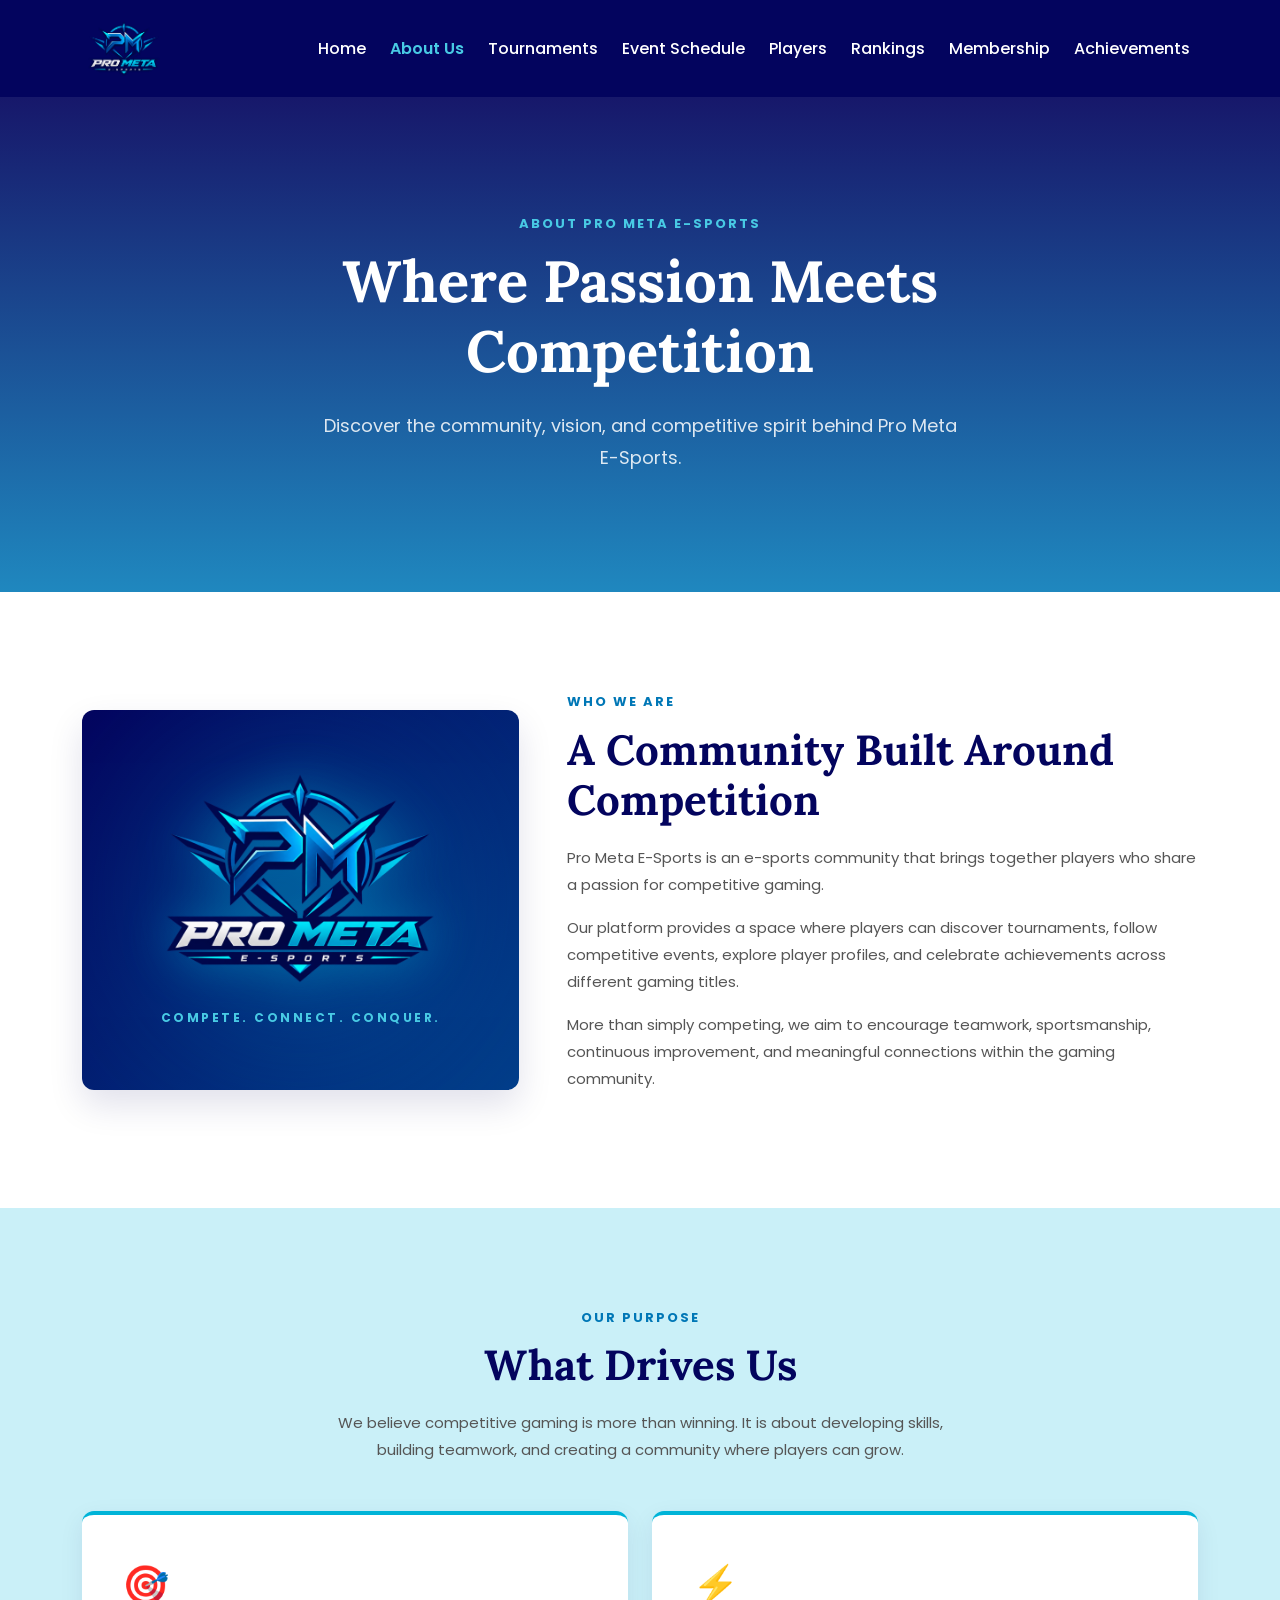
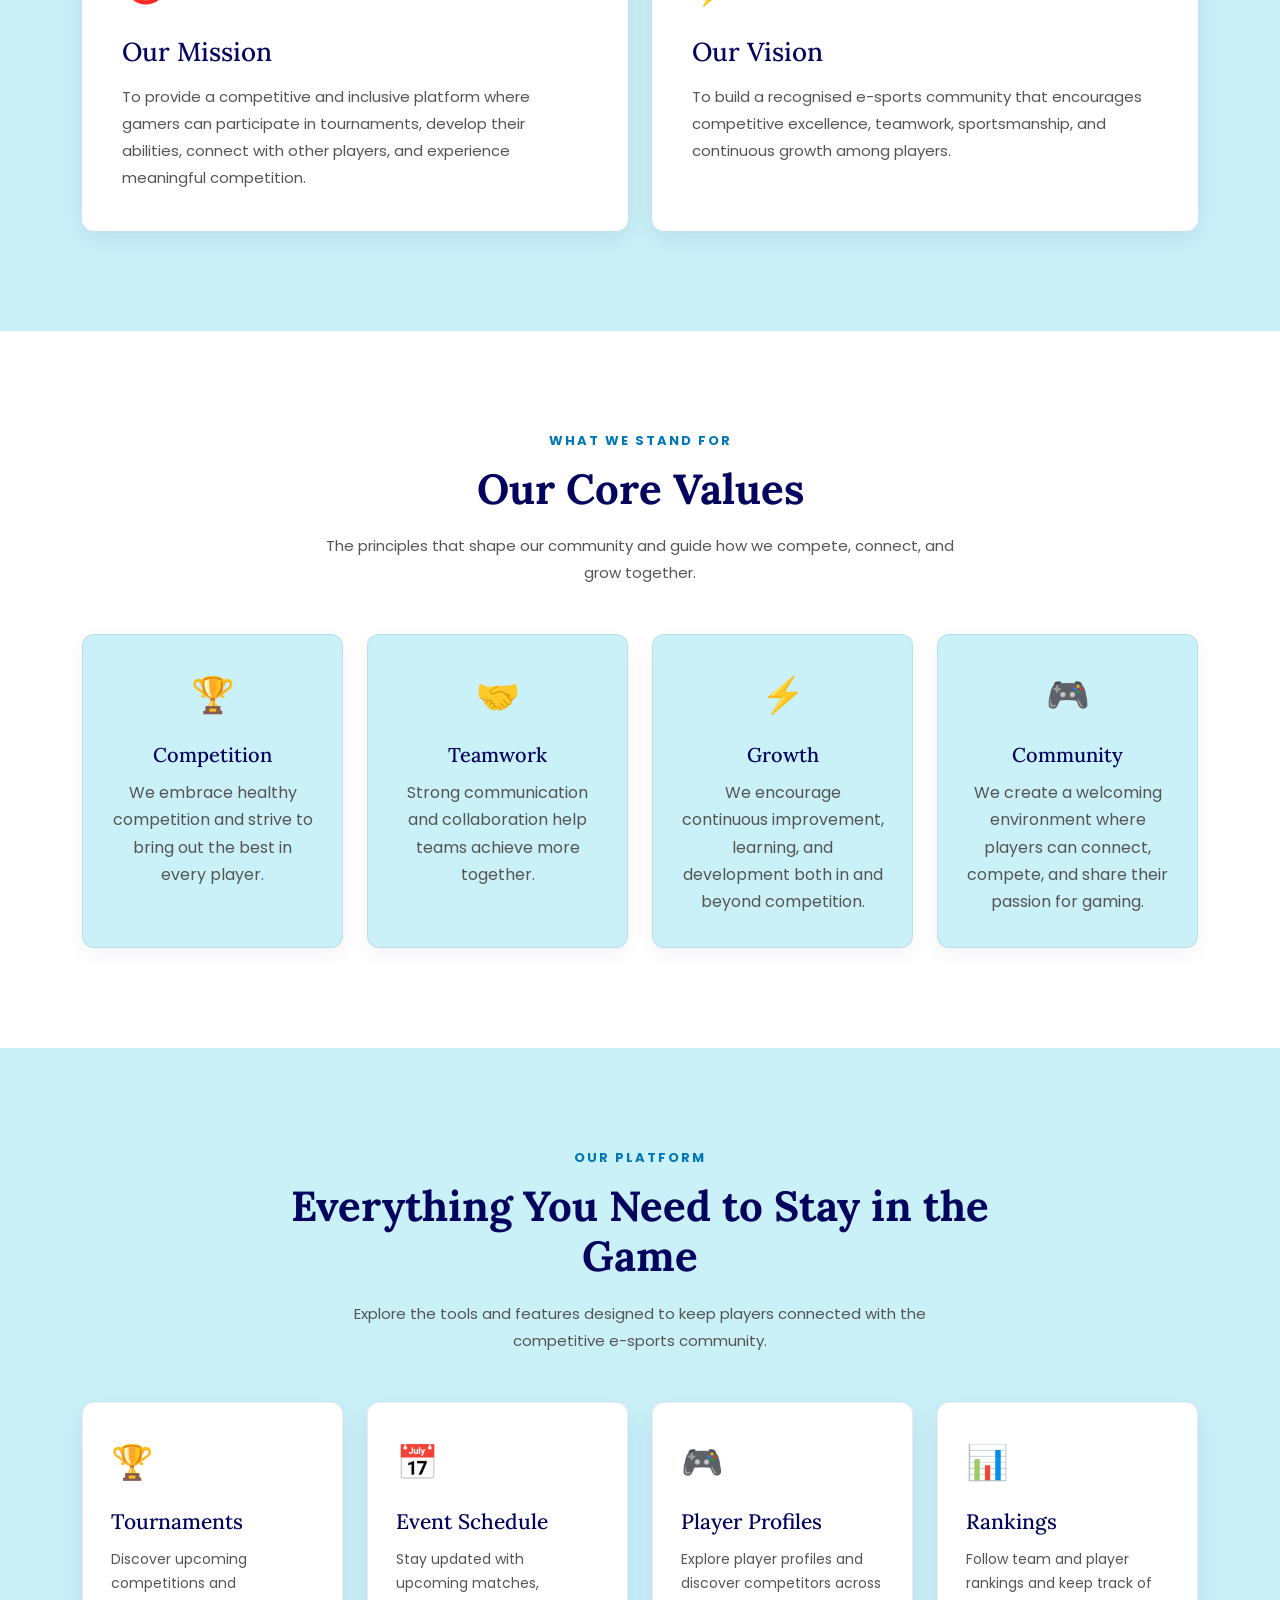
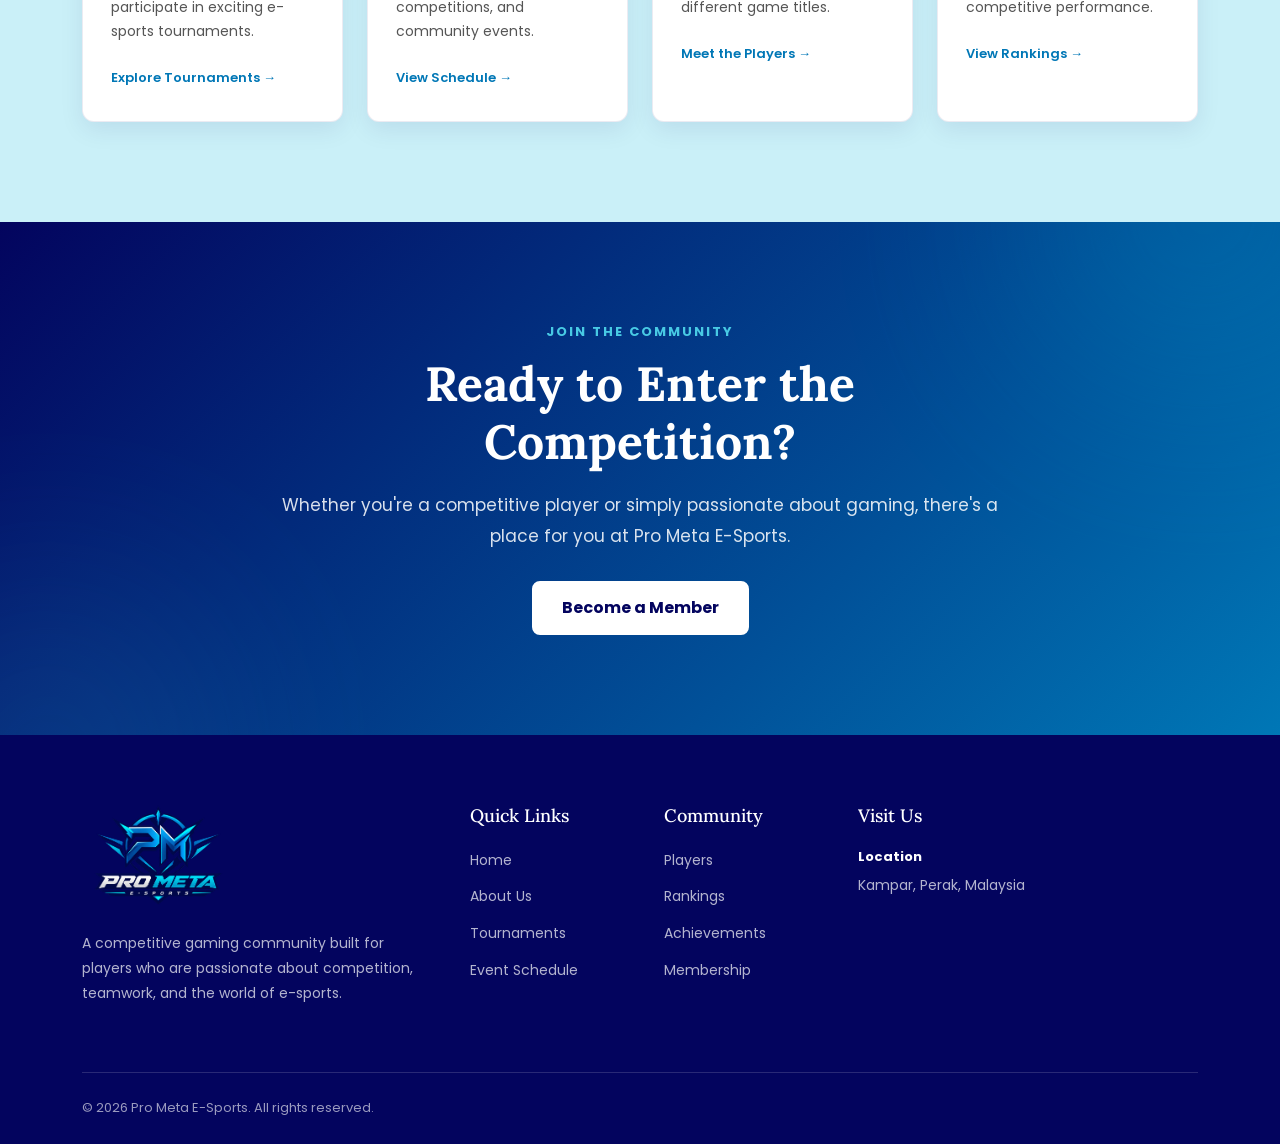
==== commit e30ca9d1: "Standardised everything and new ver" ====
--- a/about.html
+++ b/about.html
@@ -30,18 +30,18 @@
 
 <body>
 
-    <!-- Navbar -->
     <nav class="navbar navbar-expand-lg site-navbar">
-
         <div class="container">
 
             <a class="navbar-brand" href="index.html">
-                Pro Meta <span>E-Sports</span>
+                <img src="images/logo/pm-logo.png" alt="Pro Meta E-Sports">
             </a>
 
             <button class="navbar-toggler" type="button" data-bs-toggle="collapse" data-bs-target="#mainNavbar"
                 aria-controls="mainNavbar" aria-expanded="false" aria-label="Toggle navigation">
+
                 <span class="navbar-toggler-icon"></span>
+
             </button>
 
             <div class="collapse navbar-collapse" id="mainNavbar">
@@ -101,7 +101,6 @@
             </div>
 
         </div>
-
     </nav>
 
 
@@ -146,13 +145,13 @@
 
                         <div class="about-brand-visual">
 
-                            <span>
-                                PRO META
-                            </span>
-
-                            <strong>
-                                E-SPORTS
-                            </strong>
+                            <div class="about-brand-glow"></div>
+
+                            <img src="images/logo/pm-logo.png" alt="Pro Meta E-Sports logo">
+
+                            <p>
+                                COMPETE. CONNECT. CONQUER.
+                            </p>
 
                         </div>
 
@@ -281,6 +280,132 @@
 
         </section>
 
+        <!-- Our Values -->
+        <section class="values-section">
+
+            <div class="container">
+
+                <!-- Section Heading -->
+                <div class="section-heading text-center">
+
+                    <p class="section-label">
+                        WHAT WE STAND FOR
+                    </p>
+
+                    <h2 class="section-title">
+                        Our Core Values
+                    </h2>
+
+                    <p class="section-description mx-auto">
+                        The principles that shape our community and guide
+                        how we compete, connect, and grow together.
+                    </p>
+
+                </div>
+
+
+                <!-- Values -->
+                <div class="row g-4 mt-4">
+
+                    <!-- Competition -->
+                    <div class="col-md-6 col-lg-3">
+
+                        <div class="value-card">
+
+                            <div class="value-icon">
+                                🏆
+                            </div>
+
+                            <h3>
+                                Competition
+                            </h3>
+
+                            <p>
+                                We embrace healthy competition and strive
+                                to bring out the best in every player.
+                            </p>
+
+                        </div>
+
+                    </div>
+
+
+                    <!-- Teamwork -->
+                    <div class="col-md-6 col-lg-3">
+
+                        <div class="value-card">
+
+                            <div class="value-icon">
+                                🤝
+                            </div>
+
+                            <h3>
+                                Teamwork
+                            </h3>
+
+                            <p>
+                                Strong communication and collaboration
+                                help teams achieve more together.
+                            </p>
+
+                        </div>
+
+                    </div>
+
+
+                    <!-- Growth -->
+                    <div class="col-md-6 col-lg-3">
+
+                        <div class="value-card">
+
+                            <div class="value-icon">
+                                ⚡
+                            </div>
+
+                            <h3>
+                                Growth
+                            </h3>
+
+                            <p>
+                                We encourage continuous improvement,
+                                learning, and development both in and
+                                beyond competition.
+                            </p>
+
+                        </div>
+
+                    </div>
+
+
+                    <!-- Community -->
+                    <div class="col-md-6 col-lg-3">
+
+                        <div class="value-card">
+
+                            <div class="value-icon">
+                                🎮
+                            </div>
+
+                            <h3>
+                                Community
+                            </h3>
+
+                            <p>
+                                We create a welcoming environment where
+                                players can connect, compete, and share
+                                their passion for gaming.
+                            </p>
+
+                        </div>
+
+                    </div>
+
+                </div>
+
+            </div>
+
+        </section>
+
         <!-- What We Offer -->
         <section class="offer-section">
 
@@ -420,132 +545,6 @@
 
         </section>
 
-        <!-- Our Games -->
-        <section class="games-section">
-
-            <div class="container">
-
-                <div class="section-heading text-center">
-
-                    <p class="section-label">
-                        OUR GAMES
-                    </p>
-
-                    <h2 class="section-title">
-                        Compete Across Your Favourite Titles
-                    </h2>
-
-                    <p class="section-description mx-auto">
-                        Pro Meta E-Sports brings together players from
-                        different competitive gaming communities.
-                    </p>
-
-                </div>
-
-
-                <div class="row g-4 mt-4">
-
-                    <!-- VALORANT -->
-                    <div class="col-md-4">
-
-                        <div class="game-card">
-
-                            <div class="game-card-image valorant-bg">
-
-                                <span>
-                                    VALORANT
-                                </span>
-
-                            </div>
-
-                            <div class="game-card-content">
-
-                                <h3>
-                                    VALORANT
-                                </h3>
-
-                                <p>
-                                    A tactical competitive shooter where
-                                    teamwork, strategy, and precise execution
-                                    determine victory.
-                                </p>
-
-                            </div>
-
-                        </div>
-
-                    </div>
-
-
-                    <!-- Mobile Legends -->
-                    <div class="col-md-4">
-
-                        <div class="game-card">
-
-                            <div class="game-card-image ml-bg">
-
-                                <span>
-                                    MOBILE LEGENDS
-                                </span>
-
-                            </div>
-
-                            <div class="game-card-content">
-
-                                <h3>
-                                    Mobile Legends
-                                </h3>
-
-                                <p>
-                                    A fast-paced multiplayer battle arena
-                                    where players compete through teamwork,
-                                    strategy, and mechanical skill.
-                                </p>
-
-                            </div>
-
-                        </div>
-
-                    </div>
-
-
-                    <!-- Counter-Strike -->
-                    <div class="col-md-4">
-
-                        <div class="game-card">
-
-                            <div class="game-card-image cs-bg">
-
-                                <span>
-                                    COUNTER-STRIKE
-                                </span>
-
-                            </div>
-
-                            <div class="game-card-content">
-
-                                <h3>
-                                    Counter-Strike
-                                </h3>
-
-                                <p>
-                                    A competitive tactical shooter focused
-                                    on communication, precision, strategy,
-                                    and coordinated team play.
-                                </p>
-
-                            </div>
-
-                        </div>
-
-                    </div>
-
-                </div>
-
-            </div>
-
-        </section>
-
         <!-- Call To Action -->
         <section class="about-cta">
 
@@ -587,10 +586,11 @@
 
             <div class="row g-5">
 
+                <!-- Brand -->
                 <div class="col-lg-4">
 
                     <a href="index.html" class="footer-brand">
-                        Pro Meta <span>E-Sports</span>
+                        <img src="images/logo/pm-logo.png" alt="Pro Meta E-Sports">
                     </a>
 
                     <p class="footer-description">
@@ -602,6 +602,7 @@
                 </div>
 
 
+                <!-- Quick Links -->
                 <div class="col-sm-6 col-lg-2">
 
                     <h3 class="footer-title">
@@ -631,6 +632,7 @@
                 </div>
 
 
+                <!-- Community -->
                 <div class="col-sm-6 col-lg-2">
 
                     <h3 class="footer-title">
@@ -660,25 +662,17 @@
                 </div>
 
 
+                <!-- Contact -->
                 <div class="col-lg-4">
 
                     <h3 class="footer-title">
-                        Contact Us
+                        Visit Us
                     </h3>
 
                     <ul class="footer-contact">
 
                         <li>
-                            <strong>Email</strong>
-
-                            <a href="mailto:prometaesports@example.com">
-                                prometaesports@example.com
-                            </a>
-                        </li>
-
-                        <li>
                             <strong>Location</strong>
-
                             <span>
                                 Kampar, Perak, Malaysia
                             </span>
@@ -691,24 +685,13 @@
             </div>
 
 
+            <!-- Bottom Footer -->
             <div class="footer-bottom">
 
                 <p>
                     © 2026 Pro Meta E-Sports. All rights reserved.
                 </p>
 
-                <div class="footer-social">
-
-                    <a href="#" aria-label="YouTube">
-                        YouTube
-                    </a>
-
-                    <a href="#" aria-label="Instagram">
-                        Instagram
-                    </a>
-
-                </div>
-
             </div>
 
         </div>
--- a/css/style.css
+++ b/css/style.css
@@ -474,14 +474,19 @@
 /* ---------- Offer Card ---------- */
 
 .offer-card {
+    height: 100%;
     padding: 32px 28px;
+    background-color: #ffffff;
     border: 1px solid rgba(3, 4, 94, 0.08);
-    box-shadow: var(--shadow-sm);
+    border-radius: var(--radius-md);
+    box-shadow: var(--shadow-md);
+    transition: var(--transition);
 }
 
 .offer-card:hover {
     transform: translateY(-6px);
     box-shadow: var(--shadow-lg);
+    border-color: rgba(0, 180, 216, 0.35);
 }
 
 .offer-icon {
@@ -614,23 +619,6 @@
     color: rgba(255, 255, 255, 0.6);
     font-size: 13px;
 }
-
-.footer-social {
-    display: flex;
-    gap: 20px;
-}
-
-.footer-social a {
-    color: rgba(255, 255, 255, 0.7);
-    text-decoration: none;
-    font-size: 13px;
-    transition: color 0.3s ease;
-}
-
-.footer-social a:hover {
-    color: var(--accent-light);
-}
-
 
 /* =========================
    HERO SECTION
@@ -702,7 +690,16 @@
 .hero-controller {
     position: relative;
     z-index: 1;
-    font-size: 150px;
+    width: 100%;
+    max-width: 480px;
+    margin: 0 auto;
+}
+
+.hero-controller img {
+    width: 100%;
+    height: auto;
+    display: block;
+    object-fit: contain;
     filter: drop-shadow(0 0 30px rgba(0, 180, 216, 0.5));
 }
 
@@ -858,49 +855,83 @@
     background-color: #ffffff;
 }
 
+/* =========================
+   ABOUT BRAND VISUAL
+   ========================= */
+
 .about-brand-visual {
     min-height: 380px;
     border-radius: var(--radius-md);
+
     background: linear-gradient(135deg,
             var(--primary),
-            var(--secondary));
+            var(--deep-blue));
+
     display: flex;
     flex-direction: column;
     justify-content: center;
     align-items: center;
+
     text-align: center;
     padding: 40px;
+
     position: relative;
     overflow: hidden;
-}
-
-.about-brand-visual::before {
-    content: "";
+
+    box-shadow: var(--shadow-lg);
+}
+
+/* Glow behind logo */
+
+.about-brand-glow {
     position: absolute;
-    width: 250px;
-    height: 250px;
+
+    width: 260px;
+    height: 260px;
+
     background-color: var(--accent);
+
     border-radius: 50%;
+
     filter: blur(90px);
     opacity: 0.25;
 }
 
-.about-brand-visual span,
-.about-brand-visual strong {
+/* Logo */
+
+.about-brand-visual img {
     position: relative;
     z-index: 1;
-    color: #ffffff;
-    font-family: "Lora", serif;
-}
-
-.about-brand-visual span {
-    font-size: 32px;
-    font-weight: 500;
-}
-
-.about-brand-visual strong {
-    font-size: 48px;
+
+    width: 420px;
+    max-width: 90%;
+    height: auto;
+
+    object-fit: contain;
+
+    filter: drop-shadow(0 0 25px rgba(0, 180, 216, 0.45));
+
+    transition: transform var(--transition);
+}
+
+.about-brand-visual:hover img {
+    transform: scale(1.05);
+}
+
+/* Tagline */
+
+.about-brand-visual p {
+    position: relative;
+    z-index: 1;
+
+    margin: 25px 0 0;
+
     color: var(--accent-light);
+
+    font-size: 12px;
+    font-weight: 700;
+
+    letter-spacing: 2.5px;
 }
 
 
@@ -911,11 +942,59 @@
     background-color: var(--background-light);
 }
 
+/* ================================
+   Our Values Section
+================================ */
+
+.values-section {
+    padding: var(--section-padding) 0;
+    background-color: #ffffff;
+}
+
+.value-card {
+    height: 100%;
+    padding: 32px 28px;
+    text-align: center;
+
+    background-color: var(--background-light);
+    border: 1px solid rgba(3, 4, 94, 0.08);
+    border-radius: var(--radius-md);
+
+    box-shadow: var(--shadow-sm);
+
+    transition: transform 0.3s ease,
+        border-color 0.3s ease,
+        box-shadow 0.3s ease;
+}
+
+.value-card:hover {
+    transform: translateY(-6px);
+    border-color: var(--accent);
+    box-shadow: var(--shadow-lg);
+}
+
+.value-icon {
+    font-size: 2.2rem;
+    margin-bottom: 20px;
+}
+
+.value-card h3 {
+    color: var(--primary);
+    margin-bottom: 12px;
+    font-size: 1.25rem;
+}
+
+.value-card p {
+    color: var(--text-muted);
+    margin: 0;
+    line-height: 1.7;
+}
+
 /* What We Offer */
 
 .offer-section {
     padding: var(--section-padding) 0;
-    background-color: #ffffff;
+    background-color: var(--background-light);
 }
 
 .offer-icon {
@@ -946,71 +1025,6 @@
 
 .offer-card a:hover {
     color: var(--accent);
-}
-
-/* Our Games */
-
-.games-section {
-    padding: var(--section-padding) 0;
-    background-color: var(--background-light);
-}
-
-.game-card-image {
-    height: 220px;
-    display: flex;
-    justify-content: center;
-    align-items: center;
-    padding: 30px;
-    position: relative;
-    overflow: hidden;
-}
-
-.game-card-image::before {
-    content: "";
-    position: absolute;
-    inset: 0;
-    background: linear-gradient(135deg,
-            rgba(3, 4, 94, 0.8),
-            rgba(0, 180, 216, 0.5));
-}
-
-.game-card-image span {
-    position: relative;
-    z-index: 1;
-    color: #ffffff;
-    font-family: "Lora", serif;
-    font-size: 25px;
-    font-weight: 700;
-    text-align: center;
-}
-
-.valorant-bg {
-    background-color: #03045E;
-}
-
-.ml-bg {
-    background-color: #0077B6;
-}
-
-.cs-bg {
-    background-color: #023E8A;
-}
-
-.game-card-content {
-    padding: 28px;
-}
-
-.game-card-content h3 {
-    color: var(--primary);
-    font-size: 22px;
-    margin-bottom: 12px;
-}
-
-.game-card-content p {
-    color: #555;
-    font-size: 14px;
-    line-height: 1.7;
-    margin-bottom: 0;
 }
 
 /* About CTA */
@@ -1099,10 +1113,6 @@
         margin-top: 40px;
     }
 
-    .hero-controller {
-        font-size: 110px;
-    }
-
 }
 
 /* =========================
@@ -1111,7 +1121,8 @@
 
 @media (max-width: 767px) {
 
-    /* Prevent horizontal overflow */
+    /* ---------- GLOBAL ---------- */
+
     html,
     body {
         width: 100%;
@@ -1119,55 +1130,135 @@
         overflow-x: hidden;
     }
 
-    /* Sections */
+    .container {
+        padding-left: 20px;
+        padding-right: 20px;
+    }
+
+
+    /* ---------- NAVBAR ---------- */
+
+    .site-navbar {
+        padding: 10px 0;
+    }
+
+    .navbar-brand img {
+        height: 38px;
+        width: auto;
+    }
+
+    .navbar-toggler {
+        padding: 6px 8px;
+        border: 1px solid rgba(255, 255, 255, 0.35);
+    }
+
+    .navbar-toggler:focus {
+        box-shadow: 0 0 0 2px rgba(72, 202, 228, 0.35);
+    }
+
+    .navbar-toggler-icon {
+        filter: brightness(0) invert(1);
+    }
+
+    .navbar-collapse {
+        margin-top: 12px;
+        padding-top: 8px;
+        border-top: 1px solid rgba(255, 255, 255, 0.12);
+    }
+
+    .navbar-nav {
+        padding: 8px 0;
+    }
+
+    .navbar .nav-link {
+        margin-left: 0;
+        padding: 10px 4px;
+        font-size: 14px;
+    }
+
+
+    /* ---------- SECTIONS ---------- */
+
     .about-preview,
     .tournaments-section,
     .achievements-section,
     .membership-cta,
     .who-we-are,
     .mission-section,
+    .values-section,
     .offer-section,
-    .games-section,
     .about-cta {
-        padding: 70px 0;
-    }
-
-    /* Section headings */
+        padding: 65px 0;
+    }
+
+
+    /* ---------- SECTION HEADINGS ---------- */
+
     .section-heading {
-        padding: 0 20px;
+        padding: 0;
+        margin-bottom: 15px;
+    }
+
+    .section-label {
+        font-size: 11px;
+        letter-spacing: 1.8px;
+        margin-bottom: 10px;
     }
 
     .section-title {
-        font-size: 32px;
+        font-size: 30px;
+        line-height: 1.25;
+        margin-bottom: 15px;
     }
 
     .section-description {
         font-size: 14px;
-    }
-
-    /* Navbar */
-
-    .navbar-brand img {
-        height: 36px;
-    }
-
-    /* Hero */
+        line-height: 1.75;
+    }
+
+
+    /* ---------- BUTTONS ---------- */
+
+    .btn-primary-custom,
+    .btn-outline-custom,
+    .btn-secondary-custom,
+    .btn-cta {
+        padding: 11px 20px;
+        font-size: 14px;
+    }
+
+
+    /* ---------- HERO ---------- */
+
     .hero-section {
         min-height: auto;
-        padding: 70px 20px;
+        padding: 65px 0 55px;
+        text-align: center;
+    }
+
+    .hero-label {
+        font-size: 11px;
+        letter-spacing: 2.5px;
+        margin-bottom: 12px;
     }
 
     .hero-title {
-        font-size: clamp(38px, 11vw, 52px);
+        font-size: clamp(36px, 10vw, 50px);
+        line-height: 1.1;
+        margin-bottom: 20px;
     }
 
     .hero-description {
-        font-size: 15px;
+        max-width: 100%;
+        font-size: 14px;
+        line-height: 1.75;
+        margin-bottom: 26px;
     }
 
     .hero-buttons {
         flex-direction: column;
         align-items: stretch;
+        gap: 10px;
         width: 100%;
     }
 
@@ -1178,82 +1269,271 @@
 
     .hero-visual {
         min-height: 220px;
-        margin-top: 30px;
+        margin-top: 25px;
     }
 
     .hero-controller {
-        font-size: 90px;
+        max-width: 310px;
     }
 
     .hero-glow {
-        width: 220px;
-        height: 220px;
-    }
-
-    /* Cards */
-    .game-content,
+        width: 210px;
+        height: 210px;
+        filter: blur(80px);
+    }
+
+
+    /* ---------- ABOUT PREVIEW ---------- */
+
+    .about-visual {
+        height: 250px;
+        margin-bottom: 5px;
+    }
+
+
+    /* ---------- GAME CARDS ---------- */
+
+    .game-image {
+        height: 190px;
+    }
+
+    .game-content {
+        padding: 20px;
+    }
+
+    .game-category {
+        font-size: 11px;
+    }
+
+    .game-content h3 {
+        font-size: 21px;
+        margin-bottom: 10px;
+    }
+
+    .game-content p {
+        font-size: 14px;
+        line-height: 1.65;
+        margin-bottom: 17px;
+    }
+
+    .game-link {
+        font-size: 14px;
+    }
+
+
+    /* ---------- TOURNAMENT CARDS ---------- */
+
+    .tournament-header {
+        padding: 13px 16px;
+    }
+
+    .tournament-game {
+        font-size: 11px;
+    }
+
+    .tournament-status {
+        font-size: 10px;
+        padding: 4px 8px;
+    }
+
     .tournament-content {
         padding: 20px;
     }
 
+    .tournament-content h3 {
+        font-size: 20px;
+        margin-bottom: 17px;
+    }
+
+    .tournament-info p {
+        font-size: 13px;
+        margin-bottom: 8px;
+    }
+
+
+    /* ---------- ACHIEVEMENTS ---------- */
+
     .achievement-card {
         padding: 22px;
     }
 
+    .achievement-icon {
+        font-size: 30px;
+        margin-bottom: 14px;
+    }
+
+    .achievement-card h3 {
+        font-size: 19px;
+    }
+
+    .achievement-card p {
+        font-size: 13px;
+        line-height: 1.65;
+    }
+
+
+    /* ---------- ABOUT HERO ---------- */
+
+    .about-hero {
+        min-height: 48vh;
+        padding: 70px 0;
+    }
+
+    .about-hero h1 {
+        font-size: clamp(34px, 9vw, 46px);
+        line-height: 1.15;
+        margin-bottom: 18px;
+    }
+
+    .about-hero p:not(.section-label) {
+        font-size: 15px;
+        line-height: 1.7;
+    }
+
+
+    /* ---------- WHO WE ARE ---------- */
+
+    .about-brand-visual {
+        min-height: 260px;
+        padding: 25px;
+        margin-bottom: 5px;
+    }
+
+    .about-brand-visual img {
+        width: 260px;
+        max-width: 85%;
+    }
+
+    .about-brand-visual p {
+        font-size: 10px;
+        letter-spacing: 2px;
+        margin-top: 18px;
+    }
+
+
+    /* ---------- MISSION & VISION ---------- */
+
     .purpose-card {
         padding: 28px 22px;
     }
 
+    .purpose-icon {
+        font-size: 32px;
+        margin-bottom: 15px;
+    }
+
+    .purpose-card h3 {
+        font-size: 23px;
+        margin-bottom: 12px;
+    }
+
+    .purpose-card p {
+        font-size: 14px;
+        line-height: 1.7;
+    }
+
+
+    /* ---------- VALUES ---------- */
+
+    .value-card {
+        padding: 26px 22px;
+    }
+
+    .value-icon {
+        font-size: 30px;
+        margin-bottom: 14px;
+    }
+
+    .value-card h3 {
+        font-size: 20px;
+    }
+
+    .value-card p {
+        font-size: 14px;
+    }
+
+
+    /* ---------- OFFER CARDS ---------- */
+
     .offer-card {
         padding: 26px 22px;
     }
 
-    /* Game images */
-    .game-image,
-    .game-card-image {
-        height: 190px;
-    }
-
-    /* About visual */
-    .about-visual {
-        height: 280px;
-    }
-
-    .about-brand-visual {
-        min-height: 280px;
-        padding: 25px;
-    }
-
-    .about-brand-visual span {
-        font-size: 25px;
-    }
-
-    .about-brand-visual strong {
-        font-size: 40px;
-    }
-
-    /* CTA */
+    .offer-icon {
+        font-size: 30px;
+        margin-bottom: 15px;
+    }
+
+    .offer-card h3 {
+        font-size: 20px;
+    }
+
+    .offer-card p {
+        font-size: 13px;
+        line-height: 1.65;
+    }
+
+
+    /* ---------- CTA ---------- */
+
     .membership-cta-content,
     .about-cta-content {
-        padding: 0 20px;
+        padding: 0;
     }
 
     .membership-cta h2,
     .about-cta h2 {
-        font-size: 34px;
-    }
-
-    /* Footer */
+        font-size: 32px;
+        line-height: 1.2;
+    }
+
+    .membership-cta p:not(.section-label),
+    .about-cta p:not(.section-label) {
+        font-size: 14px;
+        line-height: 1.7;
+    }
+
+
+    /* ---------- FOOTER ---------- */
+
+    .site-footer {
+        padding: 55px 0 20px;
+    }
+
+    .footer-brand img {
+        height: 55px;
+    }
+
+    .footer-description {
+        font-size: 13px;
+        line-height: 1.7;
+    }
+
+    .footer-title {
+        font-size: 17px;
+        margin-bottom: 15px;
+    }
+
+    .footer-links li {
+        margin-bottom: 9px;
+    }
+
+    .footer-links a,
+    .footer-contact a,
+    .footer-contact span {
+        font-size: 13px;
+    }
+
     .footer-bottom {
         flex-direction: column;
         text-align: center;
-    }
-
-    .footer-social {
-        justify-content: center;
-    }
-
-    .footer-brand img {
-        height: 45px;
+        gap: 12px;
+        margin-top: 35px;
+        padding-top: 20px;
+    }
+
+    .footer-bottom p {
+        font-size: 11px;
+        line-height: 1.6;
     }
 }
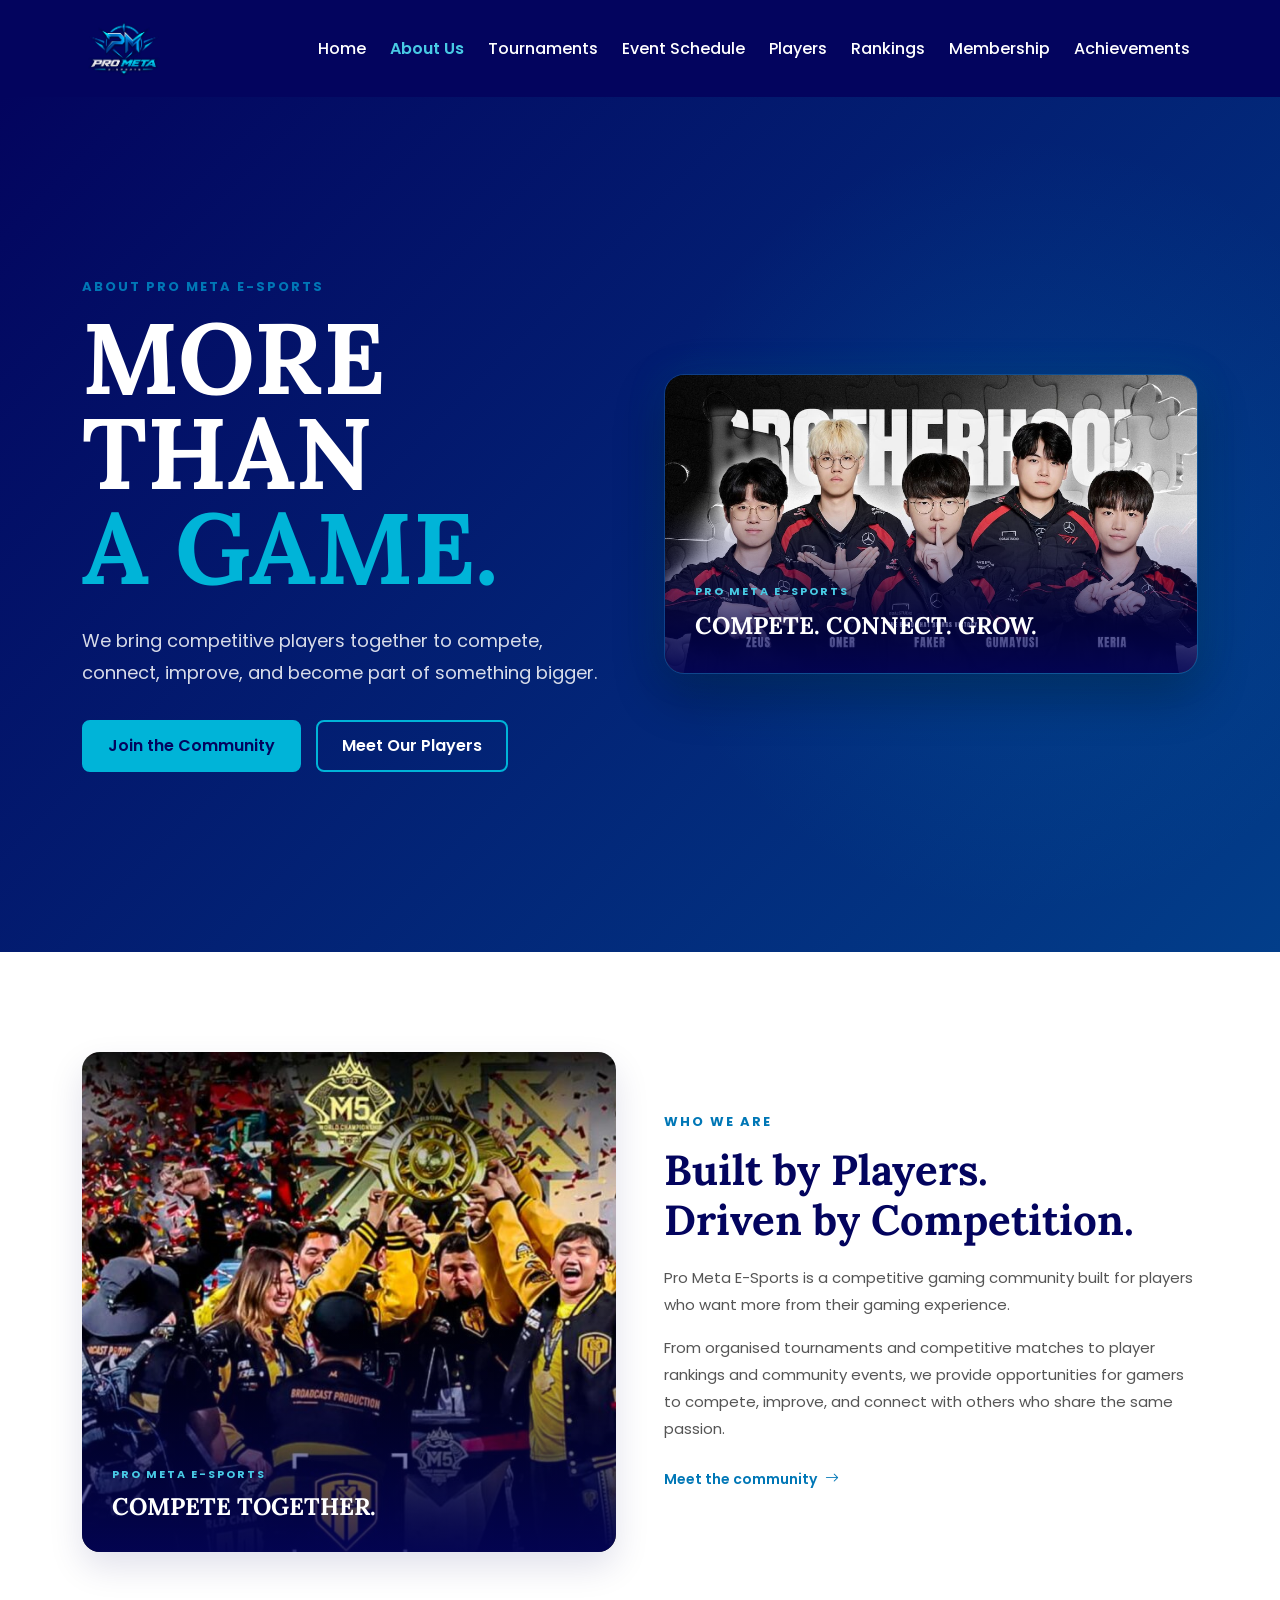
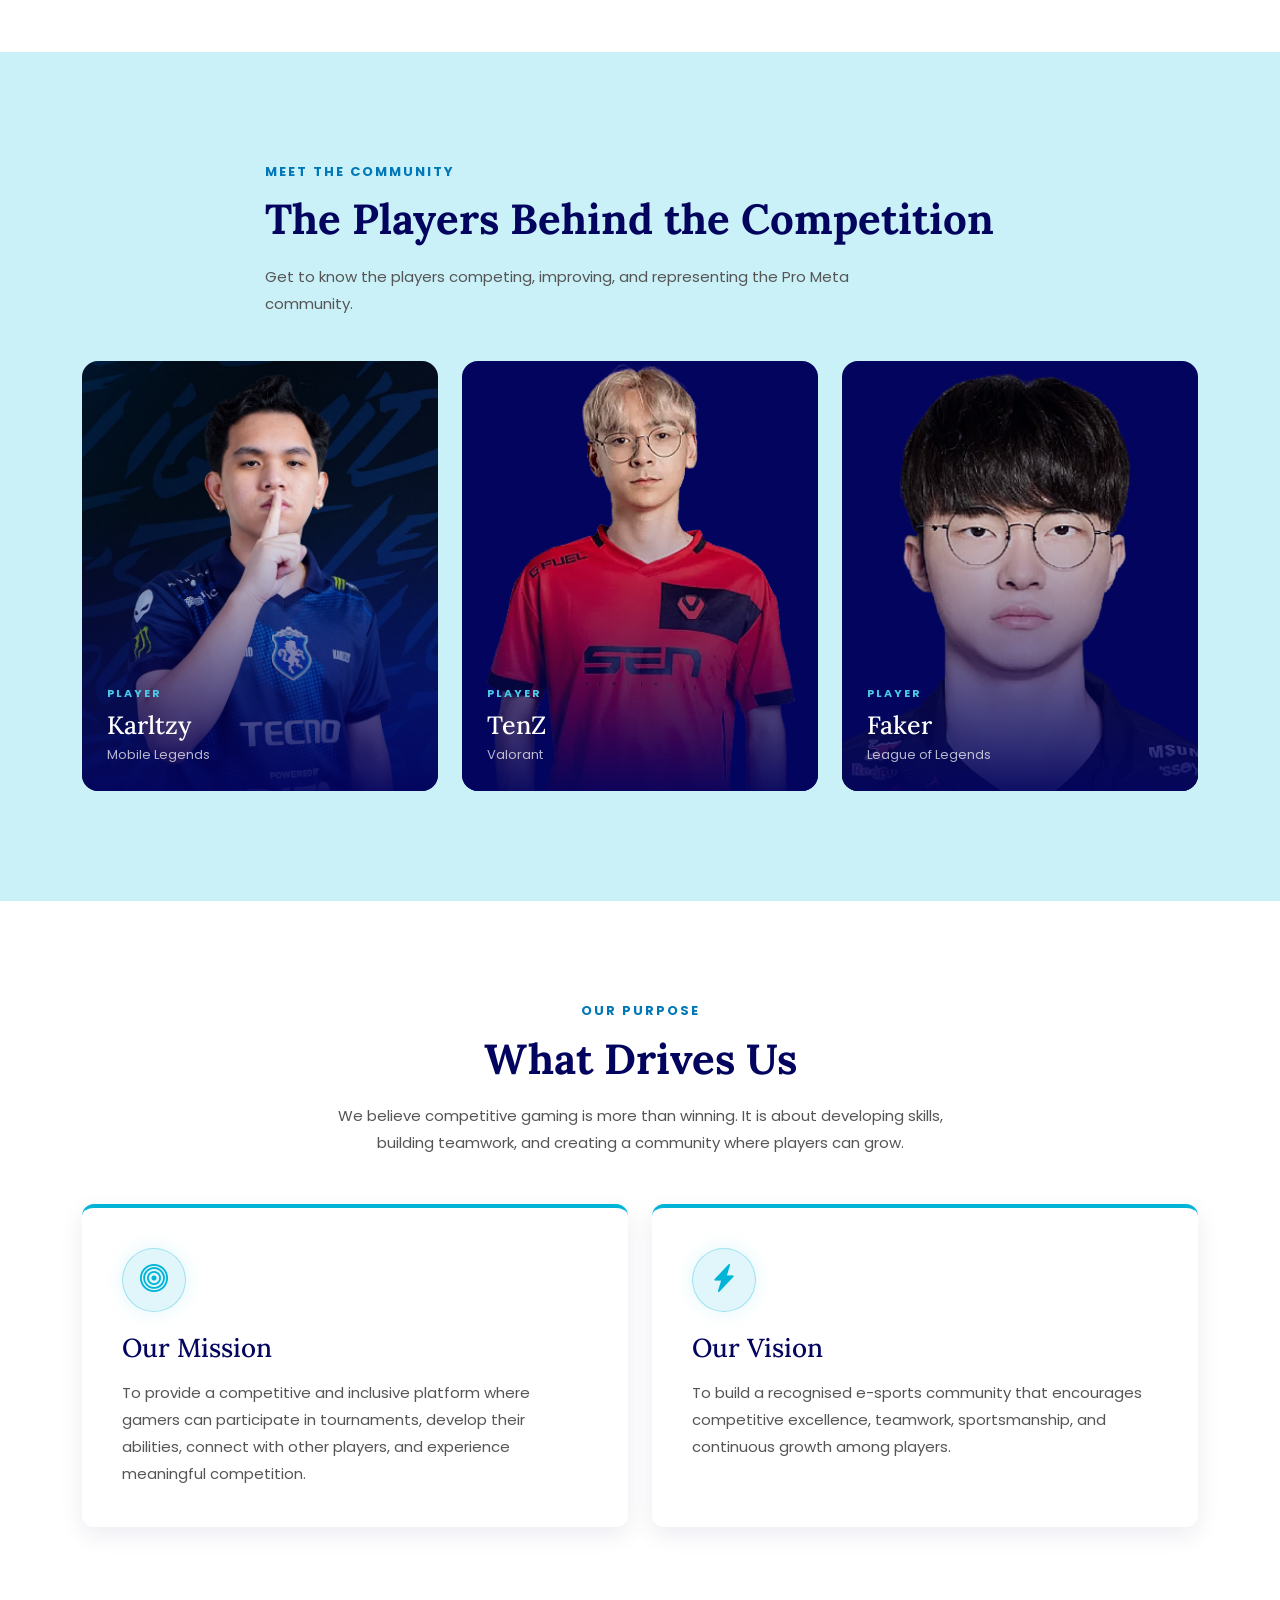
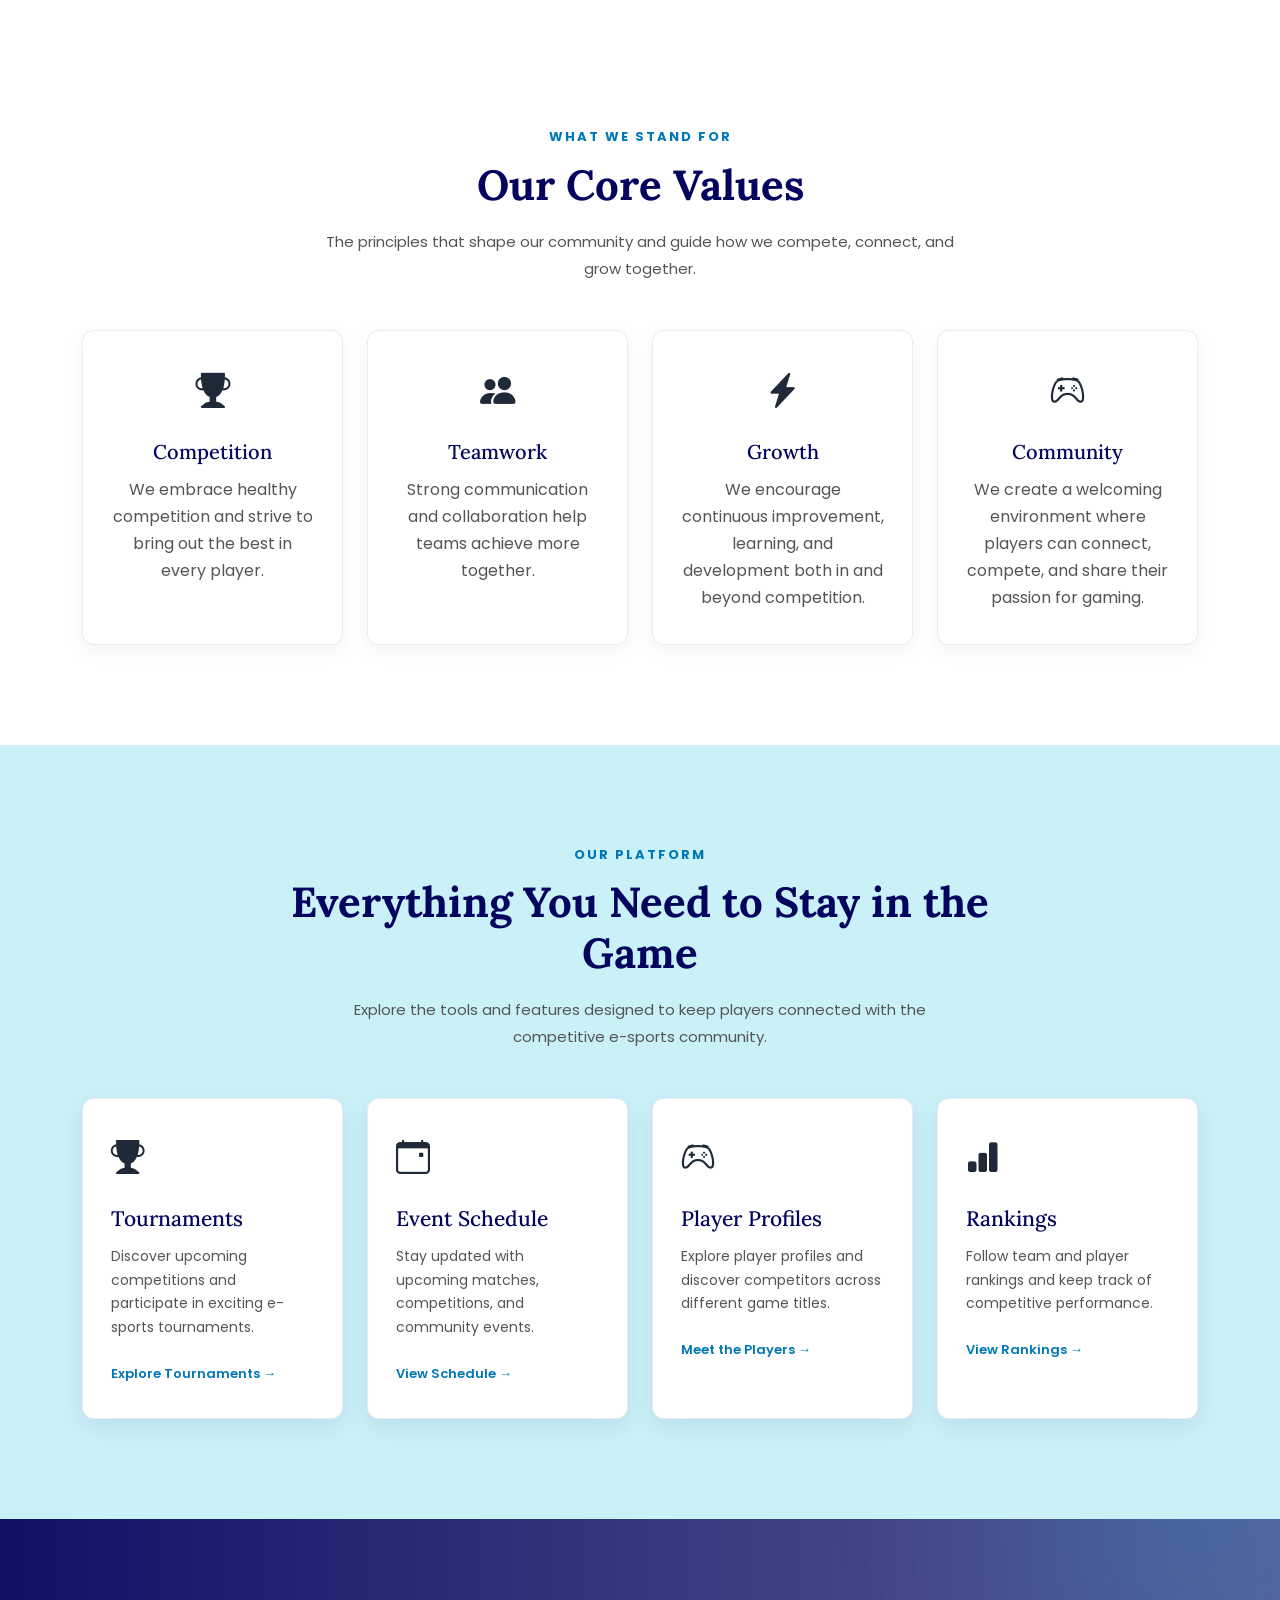
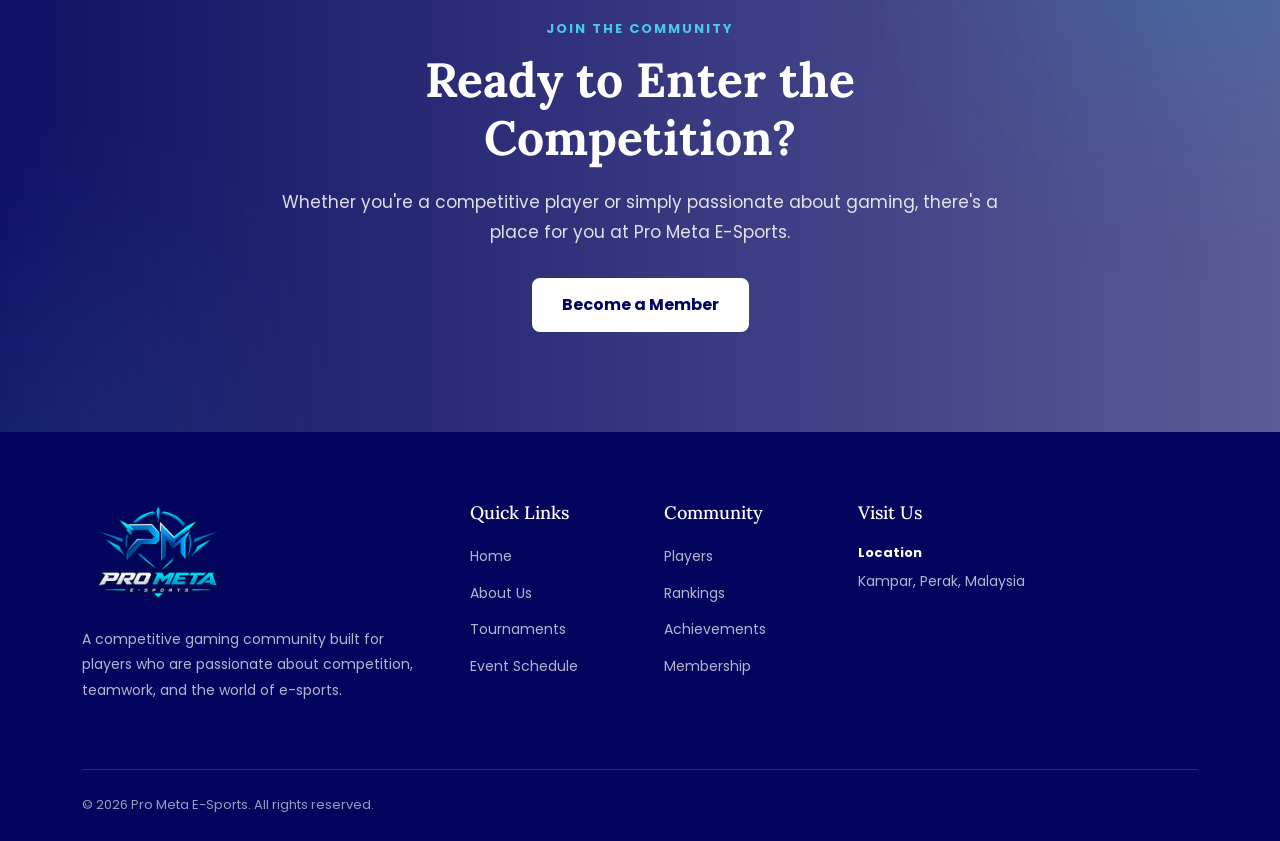
==== commit 6b54bb2a: "Updated About Us Page" ====
--- a/about.html
+++ b/about.html
@@ -12,7 +12,10 @@
 
     <title>About Us | Pro Meta E-Sports</title>
 
+    <link rel="icon" type="image/png" href="images/logo/pm-logo.png">
+
     <!-- Bootstrap CSS -->
+    <link rel="stylesheet" href="https://cdn.jsdelivr.net/npm/bootstrap-icons@1.13.1/font/bootstrap-icons.min.css">
     <link href="https://cdn.jsdelivr.net/npm/bootstrap@5.3.8/dist/css/bootstrap.min.css" rel="stylesheet">
 
     <!-- Google Fonts -->
@@ -112,20 +115,61 @@
 
             <div class="container">
 
-                <div class="about-hero-content text-center">
-
-                    <p class="section-label">
-                        ABOUT PRO META E-SPORTS
-                    </p>
-
-                    <h1>
-                        Where Passion Meets Competition
-                    </h1>
-
-                    <p>
-                        Discover the community, vision, and competitive spirit
-                        behind Pro Meta E-Sports.
-                    </p>
+                <div class="row align-items-center g-5">
+
+                    <!-- Hero Content -->
+                    <div class="col-lg-6">
+
+                        <div class="about-hero-content">
+
+                            <p class="section-label">
+                                ABOUT PRO META E-SPORTS
+                            </p>
+
+                            <h1>
+                                MORE THAN<br>
+                                <span>A GAME.</span>
+                            </h1>
+
+                            <p>
+                                We bring competitive players together to compete,
+                                connect, improve, and become part of something bigger.
+                            </p>
+
+                            <div class="about-hero-actions">
+
+                                <a href="membership.html" class="btn btn-primary-custom">
+                                    Join the Community
+                                </a>
+
+                                <a href="players.html" class="btn btn-outline-custom">
+                                    Meet Our Players
+                                </a>
+
+                            </div>
+
+                        </div>
+
+                    </div>
+
+
+                    <!-- Hero Visual -->
+                    <div class="col-lg-6">
+
+                        <div class="about-hero-visual">
+
+                            <img src="images/about/about-team.jpg" alt="Pro Meta E-Sports team">
+
+                            <div class="hero-visual-overlay"></div>
+
+                            <div class="hero-visual-caption">
+                                <span>PRO META E-SPORTS</span>
+                                <strong>COMPETE. CONNECT. GROW.</strong>
+                            </div>
+
+                        </div>
+
+                    </div>
 
                 </div>
 
@@ -140,54 +184,128 @@
 
                 <div class="row align-items-center g-5">
 
-                    <!-- Visual -->
-                    <div class="col-lg-5">
-
-                        <div class="about-brand-visual">
-
-                            <div class="about-brand-glow"></div>
-
-                            <img src="images/logo/pm-logo.png" alt="Pro Meta E-Sports logo">
-
-                            <p>
-                                COMPETE. CONNECT. CONQUER.
-                            </p>
-
-                        </div>
-
-                    </div>
-
-
-                    <!-- Content -->
-                    <div class="col-lg-7">
+                    <div class="col-lg-6">
+
+                        <div class="about-team-image">
+
+                            <img src="images/about/team-players.jpg" alt="Pro Meta E-Sports players competing together">
+
+                            <div class="image-caption">
+                                <span>PRO META E-SPORTS</span>
+                                <strong>COMPETE TOGETHER.</strong>
+                            </div>
+
+                        </div>
+
+                    </div>
+
+                    <div class="col-lg-6">
 
                         <p class="section-label">
                             WHO WE ARE
                         </p>
 
                         <h2 class="section-title">
-                            A Community Built Around Competition
+                            Built by Players.<br>
+                            Driven by Competition.
                         </h2>
 
                         <p class="section-description">
-                            Pro Meta E-Sports is an e-sports community that
-                            brings together players who share a passion for
-                            competitive gaming.
+                            Pro Meta E-Sports is a competitive gaming community
+                            built for players who want more from their gaming
+                            experience.
                         </p>
 
                         <p class="section-description">
-                            Our platform provides a space where players can
-                            discover tournaments, follow competitive events,
-                            explore player profiles, and celebrate achievements
-                            across different gaming titles.
+                            From organised tournaments and competitive matches
+                            to player rankings and community events, we provide
+                            opportunities for gamers to compete, improve, and
+                            connect with others who share the same passion.
                         </p>
 
-                        <p class="section-description">
-                            More than simply competing, we aim to encourage
-                            teamwork, sportsmanship, continuous improvement,
-                            and meaningful connections within the gaming
-                            community.
-                        </p>
+                        <a href="players.html" class="about-text-link">
+                            Meet the community
+                            <i class="bi bi-arrow-right"></i>
+                        </a>
+
+                    </div>
+
+                </div>
+
+            </div>
+
+        </section>
+
+        <!-- Players Preview -->
+
+        <section class="players-preview">
+
+            <div class="container">
+
+                <div class="section-heading">
+
+                    <p class="section-label">
+                        MEET THE COMMUNITY
+                    </p>
+
+                    <h2 class="section-title">
+                        The Players Behind the Competition
+                    </h2>
+
+                    <p class="section-description">
+                        Get to know the players competing, improving,
+                        and representing the Pro Meta community.
+                    </p>
+
+                </div>
+
+                <div class="row g-4 mt-3">
+
+                    <div class="col-md-4">
+
+                        <a href="players.html" class="player-feature">
+
+                            <img src="images/player/Karltzy.jpg" alt="Karltzy">
+
+                            <div class="player-feature-info">
+                                <span>PLAYER</span>
+                                <h3>Karltzy</h3>
+                                <p>Mobile Legends</p>
+                            </div>
+
+                        </a>
+
+                    </div>
+
+                    <div class="col-md-4">
+
+                        <a href="players.html" class="player-feature">
+
+                            <img src="images/player/TenZ.webp" alt="TenZ">
+
+                            <div class="player-feature-info">
+                                <span>PLAYER</span>
+                                <h3>TenZ</h3>
+                                <p>Valorant</p>
+                            </div>
+
+                        </a>
+
+                    </div>
+
+                    <div class="col-md-4">
+
+                        <a href="players.html" class="player-feature">
+
+                            <img src="images/player/Faker.webp" alt="Faker">
+
+                            <div class="player-feature-info">
+                                <span>PLAYER</span>
+                                <h3>Faker</h3>
+                                <p>League of Legends</p>
+                            </div>
+
+                        </a>
 
                     </div>
 
@@ -231,7 +349,7 @@
                         <div class="purpose-card">
 
                             <div class="purpose-icon">
-                                🎯
+                                <i class="bi bi-bullseye"></i>
                             </div>
 
                             <h3>
@@ -256,7 +374,7 @@
                         <div class="purpose-card">
 
                             <div class="purpose-icon">
-                                ⚡
+                                <i class="bi bi-lightning-charge-fill"></i>
                             </div>
 
                             <h3>
@@ -313,7 +431,7 @@
                         <div class="value-card">
 
                             <div class="value-icon">
-                                🏆
+                                <i class="bi bi-trophy-fill"></i>
                             </div>
 
                             <h3>
@@ -336,7 +454,7 @@
                         <div class="value-card">
 
                             <div class="value-icon">
-                                🤝
+                                <i class="bi bi-people-fill"></i>
                             </div>
 
                             <h3>
@@ -359,7 +477,7 @@
                         <div class="value-card">
 
                             <div class="value-icon">
-                                ⚡
+                                <i class="bi bi-lightning-charge-fill"></i>
                             </div>
 
                             <h3>
@@ -383,7 +501,7 @@
                         <div class="value-card">
 
                             <div class="value-icon">
-                                🎮
+                                <i class="bi bi-controller"></i>
                             </div>
 
                             <h3>
@@ -438,7 +556,7 @@
                         <div class="offer-card">
 
                             <div class="offer-icon">
-                                🏆
+                                <i class="bi bi-trophy-fill"></i>
                             </div>
 
                             <h3>
@@ -465,7 +583,7 @@
                         <div class="offer-card">
 
                             <div class="offer-icon">
-                                📅
+                                <i class="bi bi-calendar-event"></i>
                             </div>
 
                             <h3>
@@ -492,7 +610,7 @@
                         <div class="offer-card">
 
                             <div class="offer-icon">
-                                🎮
+                                <i class="bi bi-controller"></i>
                             </div>
 
                             <h3>
@@ -519,7 +637,7 @@
                         <div class="offer-card">
 
                             <div class="offer-icon">
-                                📊
+                                <i class="bi bi-bar-chart-fill"></i>
                             </div>
 
                             <h3>
--- a/css/style.css
+++ b/css/style.css
@@ -412,8 +412,18 @@
 }
 
 .achievement-icon {
-    font-size: 36px;
+    width: 70px;
+    height: 70px;
     margin-bottom: 18px;
+    overflow: hidden;
+    border-radius: 50%;
+}
+
+.achievement-icon img {
+    width: 100%;
+    height: 100%;
+    object-fit: cover;
+    display: block;
 }
 
 .achievement-year {
@@ -425,20 +435,6 @@
     margin-bottom: 8px;
 }
 
-.achievement-card h3 {
-    color: var(--primary);
-    font-size: 20px;
-    margin-bottom: 10px;
-}
-
-.achievement-card p {
-    color: var(--text-muted);
-    font-size: 14px;
-    line-height: 1.7;
-    margin-bottom: 0;
-}
-
-
 /* ---------- Purpose Card ---------- */
 
 .purpose-card {
@@ -453,8 +449,21 @@
 }
 
 .purpose-icon {
-    font-size: 38px;
+    width: 64px;
+    height: 64px;
+    display: flex;
+    align-items: center;
+    justify-content: center;
     margin-bottom: 20px;
+
+    background: rgba(0, 180, 216, 0.12);
+    border: 1px solid rgba(0, 180, 216, 0.3);
+    border-radius: 50%;
+
+    color: var(--accent);
+    font-size: 28px;
+
+    box-shadow: 0 0 20px rgba(0, 180, 216, 0.12);
 }
 
 .purpose-card h3 {
@@ -693,6 +702,24 @@
     width: 100%;
     max-width: 480px;
     margin: 0 auto;
+}
+
+.hero-controller {
+    animation: controllerFloat 4s ease-in-out infinite;
+}
+
+@keyframes controllerFloat {
+    0% {
+        transform: translateY(0);
+    }
+
+    50% {
+        transform: translateY(-30px);
+    }
+
+    100% {
+        transform: translateY(0);
+    }
 }
 
 .hero-controller img {
@@ -810,43 +837,358 @@
    ABOUT PAGE
    ========================= */
 
-
-/* About Hero */
+/* ABOUT HERO */
 
 .about-hero {
-    min-height: 55vh;
+    position: relative;
+    min-height: 70vh;
     display: flex;
     align-items: center;
+    overflow: hidden;
+
     background:
-        linear-gradient(rgba(3, 4, 94, 0.92),
-            rgba(0, 119, 182, 0.88));
-    padding: var(--section-padding) 0;
+        radial-gradient(circle at 80% 50%,
+            rgba(0, 180, 216, 0.12),
+            transparent 35%),
+        linear-gradient(135deg,
+            var(--primary),
+            var(--deep-blue));
+
+    padding: 80px 0;
 }
 
 .about-hero-content {
-    max-width: 800px;
-    margin: 0 auto;
-}
-
-.about-hero .section-label {
-    color: var(--accent-light);
+    position: relative;
+    z-index: 2;
+    max-width: 650px;
 }
 
 .about-hero h1 {
-    color: #ffffff;
-    font-size: clamp(38px, 6vw, 58px);
+    color: #fff;
+    font-size: clamp(55px, 8vw, 100px);
+    line-height: 0.95;
     font-weight: 700;
-    margin-bottom: 24px;
+    margin-bottom: 30px;
+}
+
+.about-hero h1 span {
+    color: var(--accent);
 }
 
 .about-hero p:not(.section-label) {
+    max-width: 600px;
     color: rgba(255, 255, 255, 0.85);
     font-size: 18px;
     line-height: 1.8;
-    max-width: 650px;
-    margin: 0 auto;
-}
-
+    margin-bottom: 30px;
+}
+
+.about-hero-actions {
+    display: flex;
+    gap: 15px;
+    flex-wrap: wrap;
+}
+
+
+.about-hero-content {
+    position: relative;
+    z-index: 2;
+    max-width: 750px;
+    padding: 100px 0;
+}
+
+.about-hero h1 {
+    color: #fff;
+    font-size: clamp(55px, 8vw, 100px);
+    line-height: 0.95;
+    font-weight: 700;
+    margin-bottom: 30px;
+}
+
+.about-hero h1 span {
+    color: var(--accent);
+}
+
+.about-hero p:not(.section-label) {
+    max-width: 600px;
+    color: rgba(255, 255, 255, 0.85);
+    font-size: 18px;
+    line-height: 1.8;
+    margin-bottom: 30px;
+}
+
+.about-hero-actions {
+    display: flex;
+    gap: 15px;
+    flex-wrap: wrap;
+}
+
+.about-team-image {
+    position: relative;
+    height: 500px;
+    overflow: hidden;
+    border-radius: 18px;
+    box-shadow: var(--shadow-lg);
+}
+
+.about-team-image::after {
+    content: "";
+    position: absolute;
+    inset: 0;
+    background: linear-gradient(to top,
+            rgba(3, 4, 94, 0.85),
+            transparent 50%);
+}
+
+.about-team-image img {
+    width: 100%;
+    height: 100%;
+    object-fit: cover;
+    transition: transform 0.6s ease;
+}
+
+.about-team-image:hover img {
+    transform: scale(1.05);
+}
+
+.image-caption {
+    position: absolute;
+    z-index: 2;
+    left: 30px;
+    bottom: 25px;
+    color: white;
+}
+
+.image-caption span {
+    display: block;
+    color: var(--accent-light);
+    font-size: 11px;
+    font-weight: 700;
+    letter-spacing: 2px;
+    margin-bottom: 5px;
+}
+
+.image-caption strong {
+    font-family: "Lora", serif;
+    font-size: 24px;
+}
+
+.about-hero-visual {
+    position: relative;
+    width: 100%;
+    aspect-ratio: 16 / 9;
+    overflow: hidden;
+    border-radius: 20px;
+
+    box-shadow:
+        0 20px 50px rgba(0, 0, 0, 0.3),
+        0 0 40px rgba(0, 180, 216, 0.12);
+
+    border: 1px solid rgba(72, 202, 228, 0.18);
+}
+
+.about-hero-visual img {
+    width: 100%;
+    height: 100%;
+    object-fit: cover;
+    display: block;
+
+    transition: transform 0.6s ease;
+}
+
+.about-hero-visual:hover img {
+    transform: scale(1.04);
+}
+
+.hero-visual-overlay {
+    position: absolute;
+    inset: 0;
+
+    background:
+        linear-gradient(to top,
+            rgba(3, 4, 94, 0.85),
+            transparent 55%);
+
+    pointer-events: none;
+}
+
+.hero-visual-caption {
+    position: absolute;
+    z-index: 2;
+
+    left: 30px;
+    bottom: 28px;
+
+    color: #ffffff;
+}
+
+.hero-visual-caption span {
+    display: block;
+
+    color: var(--accent-light);
+
+    font-size: 11px;
+    font-weight: 700;
+    letter-spacing: 2px;
+
+    margin-bottom: 6px;
+}
+
+.hero-visual-caption strong {
+    display: block;
+
+    font-family: "Lora", serif;
+    font-size: 24px;
+}
+
+/* Players Preview */
+.players-preview {
+    padding: 110px 0;
+    background: var(--background-light);
+}
+
+.player-feature {
+    position: relative;
+    display: block;
+    height: 430px;
+    overflow: hidden;
+    border-radius: 16px;
+    text-decoration: none;
+    background: var(--primary);
+}
+
+.player-feature img {
+    width: 100%;
+    height: 100%;
+    object-fit: cover;
+    transition: transform 0.5s ease;
+}
+
+.player-feature::after {
+    content: "";
+    position: absolute;
+    inset: 0;
+    background: linear-gradient(to top,
+            rgba(3, 4, 94, 0.95),
+            rgba(3, 4, 94, 0.05) 65%);
+}
+
+.player-feature:hover img {
+    transform: scale(1.06);
+}
+
+.player-feature-info {
+    position: absolute;
+    z-index: 2;
+    left: 25px;
+    right: 25px;
+    bottom: 25px;
+    color: white;
+}
+
+.player-feature-info span {
+    color: var(--accent-light);
+    font-size: 11px;
+    font-weight: 700;
+    letter-spacing: 2px;
+}
+
+.player-feature-info h3 {
+    margin: 5px 0;
+    font-size: 25px;
+}
+
+.player-feature-info p {
+    margin: 0;
+    color: rgba(255, 255, 255, 0.7);
+    font-size: 13px;
+}
+
+/* Community */
+
+.community-showcase {
+    padding: 110px 0;
+    background: #03045E;
+    color: white;
+}
+
+.community-heading {
+    display: flex;
+    justify-content: space-between;
+    align-items: end;
+    gap: 50px;
+    margin-bottom: 50px;
+}
+
+.community-heading .section-title {
+    color: white;
+    margin: 0;
+}
+
+.community-heading>p {
+    max-width: 400px;
+    color: rgba(255, 255, 255, 0.7);
+}
+
+.community-grid {
+    display: grid;
+    grid-template-columns: 1.4fr 0.8fr;
+    grid-template-rows: 280px 280px;
+    gap: 20px;
+}
+
+.community-image {
+    overflow: hidden;
+    border-radius: 14px;
+}
+
+.community-image img {
+    width: 100%;
+    height: 100%;
+    object-fit: cover;
+    transition: transform 0.5s ease;
+}
+
+.community-image:hover img {
+    transform: scale(1.05);
+}
+
+.community-image-large {
+    grid-row: span 2;
+}
+
+.community-stat {
+    padding: 35px;
+    border-radius: 14px;
+    background: #CAF0F8;
+    color: var(--primary);
+}
+
+.community-stat.dark {
+    background: var(--secondary);
+    color: white;
+}
+
+.community-stat span {
+    display: block;
+    font-size: 13px;
+    font-weight: 700;
+    letter-spacing: 2px;
+    margin-bottom: 25px;
+}
+
+.community-stat strong {
+    display: block;
+    font-family: "Lora", serif;
+    font-size: 30px;
+    margin-bottom: 10px;
+}
+
+.community-stat p {
+    margin: 0;
+    font-size: 14px;
+    opacity: 0.8;
+}
 
 /* Who We Are */
 
@@ -939,7 +1281,7 @@
 
 .mission-section {
     padding: var(--section-padding) 0;
-    background-color: var(--background-light);
+    background-color: #ffffff;
 }
 
 /* ================================
@@ -956,7 +1298,7 @@
     padding: 32px 28px;
     text-align: center;
 
-    background-color: var(--background-light);
+    background-color: #ffffff;
     border: 1px solid rgba(3, 4, 94, 0.08);
     border-radius: var(--radius-md);
 
@@ -997,45 +1339,18 @@
     background-color: var(--background-light);
 }
 
-.offer-icon {
-    font-size: 34px;
-    margin-bottom: 20px;
-}
-
-.offer-card h3 {
-    color: var(--primary);
-    font-size: 21px;
-    margin-bottom: 14px;
-}
-
-.offer-card p {
-    color: #555;
-    font-size: 14px;
-    line-height: 1.7;
-    margin-bottom: 20px;
-}
-
-.offer-card a {
-    color: var(--secondary);
-    font-size: 13px;
-    font-weight: 600;
-    text-decoration: none;
-    transition: color 0.3s ease;
-}
-
-.offer-card a:hover {
-    color: var(--accent);
-}
-
 /* About CTA */
 
 .about-cta {
+    position: relative;
     padding: var(--section-padding) 0;
-    background: linear-gradient(135deg,
-            var(--primary),
-            var(--secondary));
-    position: relative;
     overflow: hidden;
+
+    background:
+        linear-gradient(90deg,
+            rgba(3, 4, 94, 0.95),
+            rgba(3, 4, 94, 0.65)),
+        url("../images/about/join-community.jpg") center/cover no-repeat;
 }
 
 .about-cta::before {
@@ -1089,7 +1404,24 @@
     margin-bottom: 30px;
 }
 
-
+.about-text-link {
+    display: inline-flex;
+    align-items: center;
+    gap: 8px;
+    margin-top: 10px;
+
+    color: var(--secondary);
+    font-size: 14px;
+    font-weight: 600;
+    text-decoration: none;
+
+    transition: var(--transition);
+}
+
+.about-text-link:hover {
+    color: var(--accent);
+    transform: translateX(4px);
+}
 
 @media (max-width: 991px) {
 
@@ -1290,6 +1622,24 @@
         margin-bottom: 5px;
     }
 
+    .community-grid {
+        grid-template-columns: 1fr;
+        grid-template-rows: auto;
+    }
+
+    .community-image-large {
+        grid-row: auto;
+    }
+
+    .community-image {
+        height: 240px;
+    }
+
+    .community-stat {
+        min-height: 200px;
+        padding: 28px;
+    }
+
 
     /* ---------- GAME CARDS ---------- */
 
@@ -1358,7 +1708,8 @@
     }
 
     .achievement-icon {
-        font-size: 30px;
+        width: 55px;
+        height: 55px;
         margin-bottom: 14px;
     }
 
@@ -1375,8 +1726,13 @@
     /* ---------- ABOUT HERO ---------- */
 
     .about-hero {
-        min-height: 48vh;
+        min-height: auto;
         padding: 70px 0;
+        text-align: center;
+    }
+
+    .about-hero-content {
+        max-width: 100%;
     }
 
     .about-hero h1 {
@@ -1388,6 +1744,28 @@
     .about-hero p:not(.section-label) {
         font-size: 15px;
         line-height: 1.7;
+        margin-left: auto;
+        margin-right: auto;
+    }
+
+    .about-hero-actions {
+        justify-content: center;
+    }
+
+    .about-hero-visual {
+        height: 300px;
+        margin-top: 15px;
+        border-radius: 14px;
+    }
+
+    .hero-visual-caption {
+        left: 20px;
+        bottom: 20px;
+        text-align: left;
+    }
+
+    .hero-visual-caption strong {
+        font-size: 19px;
     }
 
 
@@ -1536,4 +1914,9 @@
         font-size: 11px;
         line-height: 1.6;
     }
+
+    .rankingSearch {
+        font-size: 6px;
+        padding: 6px 10px;
+    }
 }
